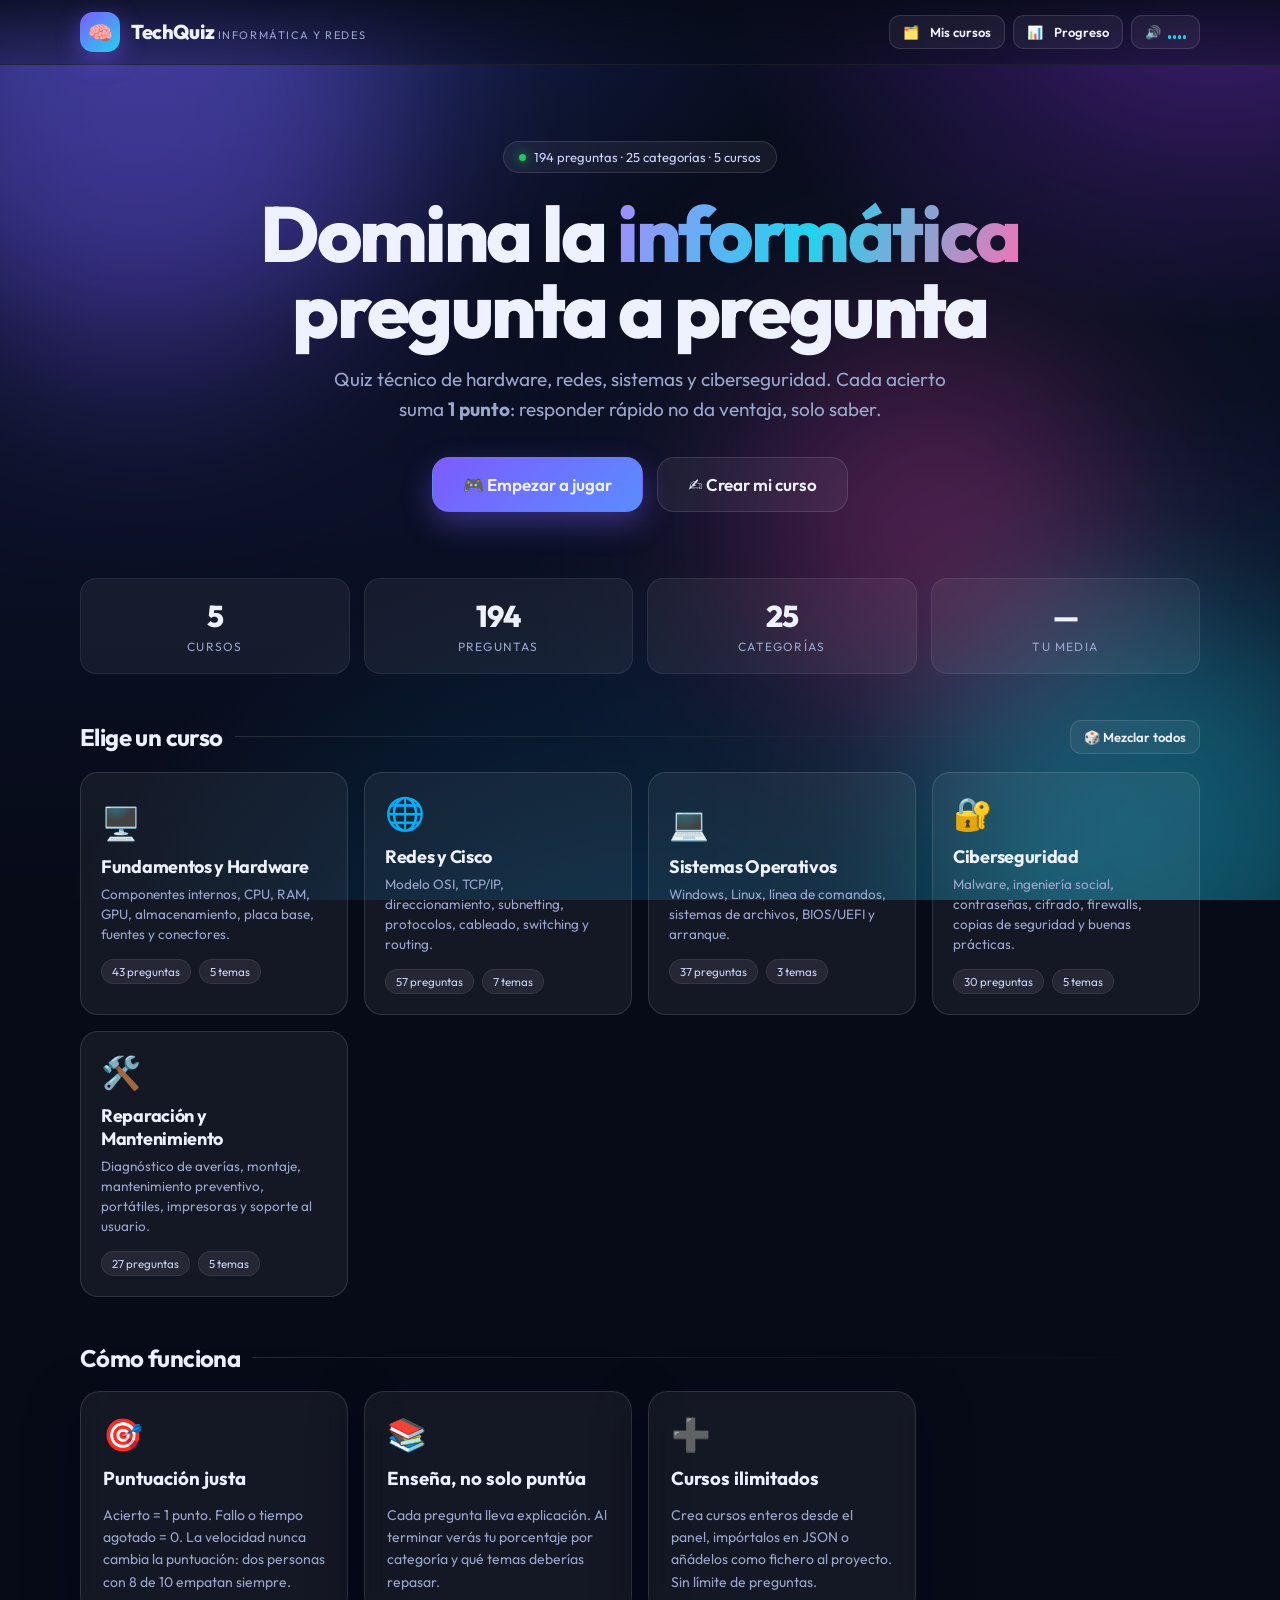
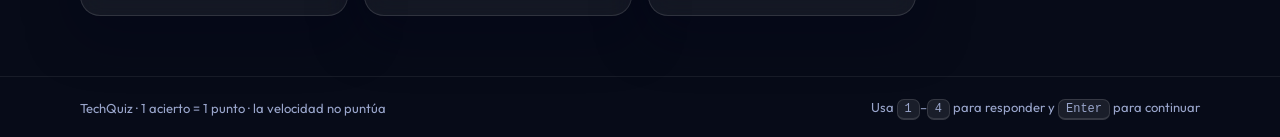
==== index.html @ f50ce9a0 "Crea TechQuiz: quiz técnico con música, cursos ampliables y modos práctica/juego/examen Aplicación w" ====
<!DOCTYPE html>
<html lang="es">
<head>
<meta charset="utf-8">
<meta name="viewport" content="width=device-width, initial-scale=1, viewport-fit=cover">
<title>TechQuiz — Fundamentos de Informática y Redes</title>
<meta name="description" content="Quiz técnico de informática, hardware, redes y ciberseguridad. Practica, examínate y crea tus propios cursos de preguntas.">
<meta name="theme-color" content="#070b18">
<link rel="icon" href="data:image/svg+xml,<svg xmlns='http://www.w3.org/2000/svg' viewBox='0 0 100 100'><text y='.9em' font-size='90'>🧠</text></svg>">
<link rel="preconnect" href="https://fonts.googleapis.com">
<link rel="preconnect" href="https://fonts.gstatic.com" crossorigin>
<link href="https://fonts.googleapis.com/css2?family=Outfit:wght@400;500;600;700;800&display=swap" rel="stylesheet">
<link rel="stylesheet" href="assets/css/style.css">
</head>
<body>

<div class="aurora"><i class="blob b1"></i><i class="blob b2"></i><i class="blob b3"></i></div>
<div class="grid-lines"></div>

<div class="app">

  <!-- ===================== BARRA SUPERIOR ===================== -->
  <header class="topbar">
    <div class="wrap topbar-in" style="position:relative">
      <button class="brand" data-go="home">
        <span class="brand-logo">🧠</span>
        <span>
          <span class="brand-name">TechQuiz</span>
          <span class="brand-sub">Informática y Redes</span>
        </span>
      </button>

      <nav class="top-actions">
        <button class="btn btn-sm" data-go="editor" title="Mis cursos">🗂️<span class="lbl">Mis cursos</span></button>
        <button class="btn btn-sm" data-go="historial" title="Tu progreso">📊<span class="lbl">Progreso</span></button>
        <button class="btn btn-sm" id="btnAudio" title="Sonido y música">
          <span id="eqIcon">🔊</span><span class="eq" id="eq"><i></i><i></i><i></i><i></i></span>
        </button>
      </nav>

      <!-- Panel de sonido -->
      <div class="audio-panel" id="audioPanel">
        <h4>🎵 Sonido</h4>
        <div class="switch">Música de fondo <span class="sw" id="swMusic"></span></div>
        <div class="audio-row">
          <label>Volumen música <b id="lblMusic">55%</b></label>
          <input type="range" id="volMusic" min="0" max="100" value="55">
        </div>
        <div class="switch">Efectos de sonido <span class="sw" id="swSfx"></span></div>
        <div class="audio-row">
          <label>Volumen efectos <b id="lblSfx">70%</b></label>
          <input type="range" id="volSfx" min="0" max="100" value="70">
        </div>
        <p class="muted" style="font-size:11.5px;margin:6px 0 0;line-height:1.5">
          La música se genera en tiempo real en tu navegador: no se descarga ningún archivo.
        </p>
      </div>
    </div>
  </header>

  <main>

    <!-- ========================= INICIO ========================= -->
    <section class="screen active" id="scr-home">
      <div class="wrap">

        <div class="hero">
          <div class="hero-badge"><span class="dot"></span> <span id="badgeStats">Banco de preguntas cargado</span></div>
          <h1>Domina la <span class="grad">informática</span><br>pregunta a pregunta</h1>
          <p>Quiz técnico de hardware, redes, sistemas y ciberseguridad. Cada acierto suma <b>1 punto</b>: responder rápido no da ventaja, solo saber.</p>
          <div class="hero-cta">
            <button class="btn btn-primary btn-lg" id="btnJugar">🎮 Empezar a jugar</button>
            <button class="btn btn-lg" data-go="editor">✍️ Crear mi curso</button>
          </div>
        </div>

        <div class="stats-row">
          <div class="stat"><b id="stCursos">0</b><span>Cursos</span></div>
          <div class="stat"><b id="stPreguntas">0</b><span>Preguntas</span></div>
          <div class="stat"><b id="stCategorias">0</b><span>Categorías</span></div>
          <div class="stat"><b id="stMedia">—</b><span>Tu media</span></div>
        </div>

        <div class="section-title"><h2>Elige un curso</h2><span class="line"></span>
          <button class="btn btn-sm" id="btnTodos">🎲 Mezclar todos</button>
        </div>
        <div class="courses" id="courseGrid"></div>

        <div class="section-title"><h2>Cómo funciona</h2><span class="line"></span></div>
        <div class="courses">
          <div class="card">
            <span class="course-emoji">🎯</span>
            <h3 style="margin:0 0 6px">Puntuación justa</h3>
            <p class="muted mb-0" style="font-size:14px;line-height:1.6">Acierto = 1 punto. Fallo o tiempo agotado = 0. La velocidad nunca cambia la puntuación: dos personas con 8 de 10 empatan siempre.</p>
          </div>
          <div class="card">
            <span class="course-emoji">📚</span>
            <h3 style="margin:0 0 6px">Enseña, no solo puntúa</h3>
            <p class="muted mb-0" style="font-size:14px;line-height:1.6">Cada pregunta lleva explicación. Al terminar verás tu porcentaje por categoría y qué temas deberías repasar.</p>
          </div>
          <div class="card">
            <span class="course-emoji">➕</span>
            <h3 style="margin:0 0 6px">Cursos ilimitados</h3>
            <p class="muted mb-0" style="font-size:14px;line-height:1.6">Crea cursos enteros desde el panel, impórtalos en JSON o añádelos como fichero al proyecto. Sin límite de preguntas.</p>
          </div>
        </div>

      </div>
    </section>

    <!-- ====================== CONFIGURACIÓN ====================== -->
    <section class="screen" id="scr-setup">
      <div class="wrap">
        <div class="row spread mb-16">
          <div>
            <h2 style="margin:0;letter-spacing:-.8px" id="setupTitle">Configura tu partida</h2>
            <p class="muted" style="margin:6px 0 0" id="setupSub">Elige temas, dificultad y modo de juego.</p>
          </div>
          <button class="btn btn-sm" data-go="home">← Volver</button>
        </div>

        <div class="setup-grid">
          <div class="card card-pad-lg">

            <div class="field">
              <label>Cursos incluidos</label>
              <div class="pills" id="pillCursos"></div>
            </div>

            <div class="field">
              <label>Categorías <span class="muted" style="text-transform:none;letter-spacing:0">(ninguna seleccionada = todas)</span></label>
              <div class="pills" id="pillCats"></div>
            </div>

            <div class="field">
              <label>Dificultad</label>
              <div class="pills" id="pillDifs"></div>
            </div>

            <div class="field">
              <label>Número de preguntas</label>
              <div class="range-row">
                <input type="range" id="rngNum" min="5" max="100" step="5" value="20">
                <span class="range-val" id="lblNum">20</span>
              </div>
            </div>

            <div class="field mb-0">
              <label>Tiempo por pregunta</label>
              <div class="range-row">
                <input type="range" id="rngTime" min="0" max="120" step="5" value="20">
                <span class="range-val" id="lblTime">20 s</span>
              </div>
              <p class="muted" style="font-size:12.5px;margin:8px 0 0">0 segundos = sin límite de tiempo. El tiempo solo evita que se busquen las respuestas; no da puntos extra.</p>
            </div>

          </div>

          <div>
            <div class="card mb-16">
              <label style="display:block;font-size:13px;text-transform:uppercase;letter-spacing:.12em;color:var(--muted);margin-bottom:10px">Modo de juego</label>
              <div class="mode-list" id="modeList">
                <label class="mode on">
                  <input type="radio" name="modo" value="practica" checked>
                  <span class="ico">📖</span>
                  <span><b>Práctica</b><small>Te dice si aciertas y explica cada pregunta al instante. Ideal para estudiar.</small></span>
                </label>
                <label class="mode">
                  <input type="radio" name="modo" value="juego">
                  <span class="ico">🎮</span>
                  <span><b>Juego</b><small>Ritmo rápido con música, racha y marcador. Feedback breve entre preguntas.</small></span>
                </label>
                <label class="mode">
                  <input type="radio" name="modo" value="examen">
                  <span class="ico">📝</span>
                  <span><b>Examen</b><small>Sin correcciones durante la prueba. Resultado, porcentaje y fallos al terminar.</small></span>
                </label>
              </div>

              <div class="field mt-16 mb-0 hidden" id="fieldAprobado">
                <label>Nota mínima para aprobar</label>
                <div class="range-row">
                  <input type="range" id="rngPass" min="30" max="100" step="5" value="70">
                  <span class="range-val" id="lblPass">70%</span>
                </div>
              </div>
            </div>

            <div class="card">
              <label style="display:block;font-size:13px;text-transform:uppercase;letter-spacing:.12em;color:var(--muted);margin-bottom:12px">Resumen</label>
              <div class="summary-line"><span>Preguntas disponibles</span><b id="sumPool">0</b></div>
              <div class="summary-line"><span>Preguntas de la prueba</span><b id="sumNum">20</b></div>
              <div class="summary-line"><span>Puntuación máxima</span><b id="sumMax">20 pts</b></div>
              <div class="summary-line"><span>Duración estimada</span><b id="sumDur">~7 min</b></div>
              <button class="btn btn-primary btn-lg mt-16" id="btnStart" style="width:100%">▶ Comenzar</button>
              <p class="muted center" style="font-size:12px;margin:10px 0 0">1 acierto = 1 punto · la rapidez no puntúa</p>
            </div>
          </div>
        </div>
      </div>
    </section>

    <!-- ========================= PARTIDA ========================= -->
    <section class="screen" id="scr-play">
      <div class="wrap">
        <div class="play-head">
          <button class="btn btn-sm btn-ghost" id="btnAbandonar">✕ Salir</button>
          <span class="qcount">Pregunta <b id="qNow">1</b> / <span id="qTotal">20</span></span>
          <div class="play-score">
            <span class="score-pill streak hidden" id="pillStreak">🔥 <span id="streakN">0</span></span>
            <span class="score-pill"><small>Puntos</small><span id="scoreN">0</span></span>
          </div>
        </div>

        <div class="progress"><i id="progBar" style="width:0%"></i></div>

        <div class="q-area" id="qArea">
          <div class="timer" id="timer">
            <svg viewBox="0 0 120 120">
              <circle class="bgc" cx="60" cy="60" r="52"></circle>
              <circle class="fgc" id="timerArc" cx="60" cy="60" r="52"
                      stroke-dasharray="326.7" stroke-dashoffset="0"></circle>
            </svg>
            <div class="num" id="timerNum">20</div>
          </div>
          <div>
            <div class="q-cat">
              <span class="chip" id="qCat">Redes</span>
              <span class="chip" id="qDif">Básico</span>
              <span class="chip" id="qCurso">Curso</span>
            </div>
            <h2 class="q-text" id="qText">Cargando…</h2>
          </div>
        </div>

        <div class="answers" id="answers"></div>

        <div class="feedback" id="feedback">
          <h4 id="fbTitle">✅ Correcto</h4>
          <p id="fbText"></p>
          <div class="next-row">
            <button class="btn btn-primary" id="btnNext">Siguiente →</button>
          </div>
        </div>
      </div>
    </section>

    <!-- ======================== RESULTADOS ======================== -->
    <section class="screen" id="scr-result">
      <div class="wrap">
        <div class="card card-pad-lg">
          <div class="result-top">
            <p class="muted" style="margin:0 0 4px;letter-spacing:.14em;text-transform:uppercase;font-size:12px">Resultado</p>
            <h2 style="margin:0 0 20px;font-size:28px;letter-spacing:-.8px" id="resTitle">Fundamentos de Redes</h2>
            <div class="result-ring">
              <svg viewBox="0 0 200 200">
                <defs>
                  <linearGradient id="gradring" x1="0%" y1="0%" x2="100%" y2="100%">
                    <stop offset="0%" stop-color="#7c5cff"></stop>
                    <stop offset="100%" stop-color="#22d3ee"></stop>
                  </linearGradient>
                </defs>
                <circle class="bgc" cx="100" cy="100" r="86"></circle>
                <circle class="fgc" id="resArc" cx="100" cy="100" r="86"
                        stroke-dasharray="540.4" stroke-dashoffset="540.4"></circle>
              </svg>
              <div class="mid">
                <div class="pct" id="resPct">0%</div>
                <div class="frac" id="resFrac">0 / 0 correctas</div>
              </div>
            </div>
            <div id="resVerdict"></div>
          </div>

          <div class="section-title" style="margin-top:10px"><h2 style="font-size:19px">Por categoría</h2><span class="line"></span></div>
          <div class="bars" id="resBars"></div>

          <div id="resAdvice" class="mt-24"></div>

          <div class="section-title"><h2 style="font-size:19px">Repaso de preguntas</h2><span class="line"></span>
            <button class="btn btn-sm" id="btnToggleRev">Ver falladas</button>
          </div>
          <div class="review" id="resReview"></div>

          <div class="results-actions">
            <button class="btn btn-primary btn-lg" id="btnRepetir">🔁 Repetir</button>
            <button class="btn btn-lg" id="btnFallos">🎯 Repasar solo fallos</button>
            <button class="btn btn-lg" data-go="home">🏠 Inicio</button>
          </div>
        </div>
      </div>
    </section>

    <!-- ========================== EDITOR ========================== -->
    <section class="screen" id="scr-editor">
      <div class="wrap">
        <div class="row spread mb-16">
          <div>
            <h2 style="margin:0;letter-spacing:-.8px">🗂️ Mis cursos</h2>
            <p class="muted" style="margin:6px 0 0">Crea cursos completos, añade todas las preguntas que quieras, impórtalos y expórtalos.</p>
          </div>
          <button class="btn btn-sm" data-go="home">← Volver</button>
        </div>

        <div class="ed-toolbar">
          <button class="btn btn-primary btn-sm" id="edNuevoCurso">➕ Nuevo curso</button>
          <button class="btn btn-sm" id="edImportar">📥 Importar JSON</button>
          <button class="btn btn-sm" id="edExportar">📤 Exportar curso</button>
          <button class="btn btn-sm" id="edDuplicar">📋 Duplicar curso</button>
          <button class="btn btn-sm btn-danger" id="edBorrarCurso">🗑️ Borrar curso</button>
        </div>

        <div class="card mb-16">
          <div class="two-col">
            <div>
              <label style="display:block;font-size:13px;color:var(--muted);margin-bottom:8px">Curso seleccionado</label>
              <select id="edCursoSel"></select>
            </div>
            <div>
              <label style="display:block;font-size:13px;color:var(--muted);margin-bottom:8px">Acciones rápidas</label>
              <div class="row">
                <button class="btn btn-sm" id="edJugarCurso">▶ Jugar este curso</button>
                <button class="btn btn-sm" id="edGuardarCurso">💾 Guardar cambios</button>
              </div>
            </div>
          </div>
          <div class="two-col mt-16" id="edMetaBox">
            <div>
              <label style="display:block;font-size:13px;color:var(--muted);margin-bottom:8px">Nombre del curso</label>
              <input type="text" id="edNombre" placeholder="Fundamentos de Redes">
            </div>
            <div>
              <label style="display:block;font-size:13px;color:var(--muted);margin-bottom:8px">Emoji e descripción</label>
              <div class="row" style="flex-wrap:nowrap">
                <input type="text" id="edEmoji" maxlength="4" style="width:70px;text-align:center;font-size:20px" placeholder="📘">
                <input type="text" id="edDesc" placeholder="Breve descripción del curso">
              </div>
            </div>
          </div>
          <p class="muted" style="font-size:12.5px;margin:12px 0 0" id="edAviso"></p>
        </div>

        <div class="editor-grid">
          <div class="card">
            <div class="row spread mb-16">
              <b style="font-size:15px">Preguntas (<span id="edCount">0</span>)</b>
              <button class="btn btn-sm btn-primary" id="edNuevaPregunta">➕</button>
            </div>
            <input type="text" id="edBuscar" placeholder="🔎 Buscar…" class="mb-16">
            <div class="ed-list" id="edList"></div>
          </div>

          <div class="card card-pad-lg" id="edForm">
            <div class="field">
              <label>Enunciado</label>
              <textarea id="fqTexto" placeholder="¿Qué protocolo asigna automáticamente direcciones IP?"></textarea>
            </div>

            <div class="field">
              <label>Respuestas — marca la correcta</label>
              <div id="fqOpciones"></div>
              <div class="row mt-8">
                <button class="btn btn-sm" id="fqAddOpt">➕ Añadir opción</button>
                <button class="btn btn-sm" id="fqDelOpt">➖ Quitar última</button>
              </div>
            </div>

            <div class="two-col">
              <div class="field">
                <label>Categoría</label>
                <input type="text" id="fqCat" list="catList" placeholder="Redes">
                <datalist id="catList"></datalist>
              </div>
              <div class="field">
                <label>Dificultad</label>
                <select id="fqDif">
                  <option value="basico">Básico</option>
                  <option value="medio">Medio</option>
                  <option value="avanzado">Avanzado</option>
                </select>
              </div>
            </div>

            <div class="field">
              <label>Explicación (se muestra tras responder)</label>
              <textarea id="fqExp" placeholder="DHCP entrega IP, máscara, puerta de enlace y DNS automáticamente."></textarea>
            </div>

            <div class="row spread">
              <button class="btn btn-danger btn-sm" id="fqBorrar">🗑️ Borrar pregunta</button>
              <div class="row">
                <button class="btn btn-sm" id="fqNueva">Limpiar</button>
                <button class="btn btn-primary" id="fqGuardar">💾 Guardar pregunta</button>
              </div>
            </div>
          </div>
        </div>

        <!-- Zona de importación -->
        <div class="card mt-16 hidden" id="edImportBox">
          <div class="row spread mb-16">
            <b>📥 Importar curso desde JSON</b>
            <button class="btn btn-sm" id="edImportCerrar">✕</button>
          </div>
          <p class="muted" style="font-size:13.5px;margin:0 0 12px;line-height:1.6">
            Pega el JSON de un curso (o un array de cursos) y pulsa importar. También puedes seleccionar un archivo .json.
            Formato de cada pregunta: <span class="kbd">{"q":"…","o":["A","B","C","D"],"r":1,"d":"basico","c":"Redes","e":"…"}</span>
          </p>
          <input type="file" id="edFile" accept=".json,application/json" class="mb-16">
          <textarea id="edJson" rows="9" placeholder='{"nombre":"Mi curso","emoji":"📘","preguntas":[{"q":"…","o":["A","B","C","D"],"r":0,"d":"basico","c":"Tema","e":"…"}]}'></textarea>
          <div class="row mt-16">
            <button class="btn btn-primary" id="edImportOk">Importar</button>
            <button class="btn" id="edPlantilla">Ver plantilla de ejemplo</button>
          </div>
        </div>
      </div>
    </section>

    <!-- ========================= HISTORIAL ========================= -->
    <section class="screen" id="scr-historial">
      <div class="wrap">
        <div class="row spread mb-16">
          <div>
            <h2 style="margin:0;letter-spacing:-.8px">📊 Tu progreso</h2>
            <p class="muted" style="margin:6px 0 0">Resultados guardados en este navegador.</p>
          </div>
          <button class="btn btn-sm" data-go="home">← Volver</button>
        </div>

        <div class="stats-row" style="margin-top:0">
          <div class="stat"><b id="hPartidas">0</b><span>Partidas</span></div>
          <div class="stat"><b id="hMedia">0%</b><span>Media global</span></div>
          <div class="stat"><b id="hMejor">0%</b><span>Mejor resultado</span></div>
          <div class="stat"><b id="hTotal">0</b><span>Preguntas respondidas</span></div>
        </div>

        <div class="card mt-24">
          <div class="row spread mb-16">
            <b style="font-size:15px">Últimas partidas</b>
            <button class="btn btn-sm btn-danger" id="hBorrar">🗑️ Borrar historial</button>
          </div>
          <div id="hTabla"></div>
        </div>

        <div class="card mt-16">
          <b style="font-size:15px;display:block;margin-bottom:14px">Dominio por categoría</b>
          <div class="bars" id="hBars"></div>
        </div>
      </div>
    </section>

  </main>

  <footer>
    <div class="wrap row spread">
      <span>TechQuiz · 1 acierto = 1 punto · la velocidad no puntúa</span>
      <span>Usa <span class="kbd">1</span>–<span class="kbd">4</span> para responder y <span class="kbd">Enter</span> para continuar</span>
    </div>
  </footer>
</div>

<div class="toasts" id="toasts"></div>
<div class="confetti" id="confetti"></div>

<script src="assets/js/audio.js"></script>
<script src="assets/js/data.js"></script>
<script src="data/cursos/01-fundamentos-hardware.js"></script>
<script src="data/cursos/02-redes.js"></script>
<script src="data/cursos/03-sistemas.js"></script>
<script src="data/cursos/04-ciberseguridad.js"></script>
<script src="data/cursos/05-reparacion.js"></script>
<script src="assets/js/app.js"></script>
</body>
</html>
---- assets/css/style.css ----
/* ==========================================================================
   TechQuiz — Fundamentos de Informática y Redes
   Hoja de estilos principal
   ========================================================================== */

:root{
  --bg:#070b18;
  --bg-2:#0d1430;
  --card:rgba(255,255,255,.055);
  --card-strong:rgba(255,255,255,.09);
  --border:rgba(255,255,255,.12);
  --border-soft:rgba(255,255,255,.07);
  --text:#eef1ff;
  --muted:#9aa6cc;
  --violet:#7c5cff;
  --violet-2:#a78bfa;
  --cyan:#22d3ee;
  --green:#22c55e;
  --red:#f43f5e;
  --amber:#f59e0b;
  --blue:#3b82f6;
  --radius:20px;
  --radius-sm:12px;
  --shadow:0 18px 50px rgba(3,6,24,.55);
  --font:'Outfit','Segoe UI',system-ui,-apple-system,'Helvetica Neue',Arial,sans-serif;
  --mono:'JetBrains Mono',ui-monospace,SFMono-Regular,Consolas,monospace;
}

*{box-sizing:border-box}
html,body{height:100%}
body{
  margin:0;
  font-family:var(--font);
  color:var(--text);
  background:var(--bg);
  overflow-x:hidden;
  -webkit-font-smoothing:antialiased;
}

/* ---------- Fondo animado (aurora) ---------- */
.aurora{position:fixed;inset:0;z-index:-2;overflow:hidden;background:
  radial-gradient(1200px 700px at 12% -10%, #1b2a6b 0%, transparent 60%),
  radial-gradient(900px 600px at 95% 0%, #3b1d6e 0%, transparent 55%),
  radial-gradient(1000px 800px at 50% 115%, #08304d 0%, transparent 60%),
  linear-gradient(180deg,#070b18 0%,#0a1026 55%,#070b18 100%);}
.blob{position:absolute;border-radius:50%;filter:blur(90px);opacity:.42;mix-blend-mode:screen;animation:float 22s ease-in-out infinite}
.blob.b1{width:520px;height:520px;background:#6d4bff;top:-140px;left:-120px}
.blob.b2{width:460px;height:460px;background:#12b8d8;bottom:-160px;right:-100px;animation-delay:-7s}
.blob.b3{width:380px;height:380px;background:#f0369b;top:38%;left:58%;animation-delay:-13s;opacity:.28}
@keyframes float{
  0%,100%{transform:translate(0,0) scale(1)}
  33%{transform:translate(60px,-40px) scale(1.09)}
  66%{transform:translate(-45px,50px) scale(.94)}
}
.grid-lines{position:fixed;inset:0;z-index:-1;pointer-events:none;opacity:.32;
  background-image:linear-gradient(rgba(255,255,255,.035) 1px,transparent 1px),
                   linear-gradient(90deg,rgba(255,255,255,.035) 1px,transparent 1px);
  background-size:52px 52px;
  mask-image:radial-gradient(circle at 50% 40%,#000 0%,transparent 78%);
  -webkit-mask-image:radial-gradient(circle at 50% 40%,#000 0%,transparent 78%);}

/* ---------- Layout ---------- */
.app{min-height:100vh;display:flex;flex-direction:column}
.wrap{width:min(1120px,calc(100% - 40px));margin:0 auto}
.screen{display:none;animation:fadeUp .45s cubic-bezier(.22,1,.36,1)}
.screen.active{display:block}
@keyframes fadeUp{from{opacity:0;transform:translateY(16px)}to{opacity:1;transform:none}}
main{flex:1;padding:24px 0 60px}

/* ---------- Topbar ---------- */
.topbar{position:sticky;top:0;z-index:50;backdrop-filter:blur(14px);
  background:linear-gradient(180deg,rgba(7,11,24,.82),rgba(7,11,24,.35));
  border-bottom:1px solid var(--border-soft)}
.topbar-in{display:flex;align-items:center;gap:14px;padding:12px 0}
.brand{display:flex;align-items:center;gap:11px;cursor:pointer;user-select:none;border:0;background:none;color:inherit;font-family:inherit;padding:0}
.brand-logo{width:40px;height:40px;border-radius:13px;display:grid;place-items:center;font-size:20px;
  background:linear-gradient(140deg,var(--violet),var(--cyan));box-shadow:0 8px 24px rgba(124,92,255,.45)}
.brand-name{font-weight:800;font-size:20px;letter-spacing:-.4px;line-height:1}
.brand-sub{font-size:11px;color:var(--muted);letter-spacing:.14em;text-transform:uppercase}
.top-actions{margin-left:auto;display:flex;align-items:center;gap:8px;min-width:0}
.top-actions .lbl{margin-left:2px}
#btnAudio{gap:7px}

/* ---------- Botones ---------- */
.btn{font-family:inherit;font-size:15px;font-weight:600;color:var(--text);cursor:pointer;
  border:1px solid var(--border);background:var(--card);padding:11px 18px;border-radius:14px;
  display:inline-flex;align-items:center;justify-content:center;gap:9px;transition:.18s ease;white-space:nowrap}
.btn:hover{background:var(--card-strong);transform:translateY(-2px);border-color:rgba(255,255,255,.22)}
.btn:active{transform:translateY(0)}
.btn-primary{background:linear-gradient(135deg,var(--violet),#5b8cff);border-color:transparent;
  box-shadow:0 12px 30px rgba(124,92,255,.38)}
.btn-primary:hover{box-shadow:0 16px 38px rgba(124,92,255,.5);background:linear-gradient(135deg,#8b6dff,#6f9bff)}
.btn-ghost{background:transparent}
.btn-danger{border-color:rgba(244,63,94,.4);color:#ffc9d3;background:rgba(244,63,94,.12)}
.btn-danger:hover{background:rgba(244,63,94,.2)}
.btn-lg{font-size:17px;padding:16px 30px;border-radius:17px}
.btn-sm{font-size:13px;padding:8px 13px;border-radius:11px}
.btn-icon{width:42px;height:42px;padding:0;border-radius:13px;font-size:17px}
.btn[disabled]{opacity:.45;pointer-events:none}

/* ---------- Tarjetas ---------- */
.card{background:var(--card);border:1px solid var(--border);border-radius:var(--radius);
  padding:22px;box-shadow:var(--shadow);backdrop-filter:blur(12px)}
.card-pad-lg{padding:30px}

/* ---------- Home / Hero ---------- */
.hero{text-align:center;padding:52px 0 26px}
.hero-badge{display:inline-flex;align-items:center;gap:8px;font-size:13px;color:#cdd6ff;
  border:1px solid var(--border);background:var(--card);padding:7px 15px;border-radius:999px;margin-bottom:22px}
.hero-badge .dot{width:7px;height:7px;border-radius:50%;background:var(--green);box-shadow:0 0 12px var(--green);animation:pulse 2s infinite}
@keyframes pulse{50%{opacity:.35}}
.hero h1{font-size:clamp(42px,8vw,78px);line-height:.98;margin:0 0 16px;letter-spacing:-2.6px;font-weight:800}
.grad{background:linear-gradient(110deg,#a78bfa 0%,#22d3ee 48%,#f472b6 100%);
  -webkit-background-clip:text;background-clip:text;color:transparent}
.hero p{color:var(--muted);font-size:clamp(16px,2.2vw,19px);max-width:620px;margin:0 auto 32px;line-height:1.6}
.hero-cta{display:flex;gap:14px;justify-content:center;flex-wrap:wrap}

.stats-row{display:grid;grid-template-columns:repeat(auto-fit,minmax(150px,1fr));gap:14px;margin:40px 0 10px}
.stat{background:var(--card);border:1px solid var(--border-soft);border-radius:16px;padding:18px;text-align:center}
.stat b{display:block;font-size:30px;font-weight:800;letter-spacing:-1px}
.stat span{font-size:12px;color:var(--muted);text-transform:uppercase;letter-spacing:.1em}

.section-title{display:flex;align-items:center;gap:12px;margin:46px 0 18px}
.section-title h2{font-size:24px;margin:0;letter-spacing:-.6px}
.section-title .line{flex:1;height:1px;background:linear-gradient(90deg,var(--border),transparent)}

/* ---------- Grid de cursos ---------- */
.courses{display:grid;grid-template-columns:repeat(auto-fill,minmax(260px,1fr));gap:16px}
.course-card{position:relative;text-align:left;cursor:pointer;border:1px solid var(--border);
  background:var(--card);border-radius:18px;padding:20px;transition:.2s ease;overflow:hidden;color:inherit;font-family:inherit}
.course-card::after{content:'';position:absolute;inset:0;opacity:0;transition:.25s;
  background:radial-gradient(420px 180px at 20% 0%,rgba(124,92,255,.22),transparent 70%)}
.course-card:hover{transform:translateY(-4px);border-color:rgba(167,139,250,.45)}
.course-card:hover::after{opacity:1}
.course-card>*{position:relative;z-index:1}
.course-emoji{font-size:32px;margin-bottom:12px;display:block}
.course-card h3{margin:0 0 6px;font-size:18px;letter-spacing:-.3px}
.course-card p{margin:0 0 14px;color:var(--muted);font-size:13.5px;line-height:1.5;min-height:40px}
.course-meta{display:flex;gap:8px;flex-wrap:wrap}
.chip{font-size:11.5px;padding:4px 10px;border-radius:999px;background:rgba(255,255,255,.07);
  border:1px solid var(--border-soft);color:#c9d2f5}
.chip-own{background:rgba(34,197,94,.14);border-color:rgba(34,197,94,.35);color:#8ff0b5}

/* ---------- Setup ---------- */
.setup-grid{display:grid;grid-template-columns:1.25fr .85fr;gap:20px;align-items:start}
.field{margin-bottom:22px}
.field>label{display:block;font-size:13px;text-transform:uppercase;letter-spacing:.12em;color:var(--muted);margin-bottom:10px}
.pills{display:flex;gap:9px;flex-wrap:wrap}
.pill{cursor:pointer;user-select:none;font-size:14px;padding:9px 15px;border-radius:12px;
  border:1px solid var(--border);background:rgba(255,255,255,.04);transition:.16s;display:inline-flex;align-items:center;gap:7px}
.pill:hover{background:rgba(255,255,255,.09)}
.pill.on{background:linear-gradient(135deg,rgba(124,92,255,.35),rgba(34,211,238,.22));
  border-color:rgba(167,139,250,.6);box-shadow:0 6px 18px rgba(124,92,255,.22)}
.pill input{display:none}
.pill .cnt{font-size:11px;color:var(--muted)}

input[type=text],input[type=number],select,textarea{
  width:100%;font-family:inherit;font-size:15px;color:var(--text);background:rgba(255,255,255,.05);
  border:1px solid var(--border);border-radius:13px;padding:12px 14px;transition:.16s}
input:focus,select:focus,textarea:focus{outline:0;border-color:rgba(167,139,250,.65);background:rgba(255,255,255,.08)}
select option{background:#131a35;color:#fff}
textarea{resize:vertical;min-height:90px;line-height:1.5}
.range-row{display:flex;align-items:center;gap:14px}
input[type=range]{flex:1;accent-color:var(--violet)}
.range-val{min-width:78px;text-align:right;font-weight:700;font-variant-numeric:tabular-nums}

.mode-list{display:flex;flex-direction:column;gap:10px}
.mode{cursor:pointer;display:flex;gap:13px;align-items:flex-start;padding:14px;border-radius:15px;
  border:1px solid var(--border);background:rgba(255,255,255,.035);transition:.16s}
.mode:hover{background:rgba(255,255,255,.07)}
.mode.on{border-color:rgba(167,139,250,.6);background:linear-gradient(135deg,rgba(124,92,255,.22),rgba(34,211,238,.12))}
.mode input{display:none}
.mode .ico{font-size:22px;line-height:1}
.mode b{display:block;font-size:15px;margin-bottom:3px}
.mode small{color:var(--muted);font-size:12.5px;line-height:1.45;display:block}

.summary-line{display:flex;justify-content:space-between;padding:9px 0;border-bottom:1px dashed var(--border-soft);font-size:14px}
.summary-line:last-of-type{border-bottom:0}
.summary-line span{color:var(--muted)}
.summary-line b{font-weight:700}

/* ---------- Pantalla de juego ---------- */
.play-head{display:flex;align-items:center;gap:16px;margin-bottom:22px;flex-wrap:wrap}
.qcount{font-size:14px;color:var(--muted)}
.qcount b{color:var(--text);font-size:17px}
.play-score{margin-left:auto;display:flex;gap:10px;align-items:center}
.score-pill{background:var(--card);border:1px solid var(--border);border-radius:13px;padding:8px 14px;font-weight:700;font-size:15px}
.score-pill small{color:var(--muted);font-weight:500;font-size:12px;margin-right:6px}
.streak{background:linear-gradient(135deg,rgba(245,158,11,.25),rgba(244,63,94,.18));border-color:rgba(245,158,11,.45)}

.progress{height:6px;border-radius:99px;background:rgba(255,255,255,.08);overflow:hidden;margin-bottom:26px}
.progress i{display:block;height:100%;border-radius:99px;background:linear-gradient(90deg,var(--violet),var(--cyan));
  transition:width .4s cubic-bezier(.22,1,.36,1)}

.q-area{display:grid;grid-template-columns:118px 1fr;gap:24px;align-items:center;margin-bottom:26px}
.timer{position:relative;width:118px;height:118px}
.timer svg{transform:rotate(-90deg);width:100%;height:100%}
.timer circle{fill:none;stroke-width:9;stroke-linecap:round}
.timer .bgc{stroke:rgba(255,255,255,.09)}
.timer .fgc{stroke:var(--cyan);transition:stroke-dashoffset 1s linear,stroke .3s}
.timer .num{position:absolute;inset:0;display:grid;place-items:center;font-size:33px;font-weight:800;font-variant-numeric:tabular-nums}
.timer.warn .fgc{stroke:var(--amber)}
.timer.warn .num{color:var(--amber)}
.timer.danger .fgc{stroke:var(--red)}
.timer.danger .num{color:var(--red);animation:beat .6s infinite}
@keyframes beat{50%{transform:scale(1.14)}}
.timer.hidden{display:none}
.q-area.no-timer{grid-template-columns:1fr}

.q-text{font-size:clamp(21px,3.2vw,31px);font-weight:700;line-height:1.28;letter-spacing:-.6px;margin:0}
.q-cat{display:inline-flex;gap:8px;align-items:center;margin-bottom:12px}

.answers{display:grid;grid-template-columns:1fr 1fr;gap:14px}
.ans{position:relative;cursor:pointer;text-align:left;font-family:inherit;font-size:16.5px;font-weight:600;color:#fff;
  border:0;border-radius:17px;padding:20px 20px 20px 62px;min-height:88px;display:flex;align-items:center;
  transition:.16s ease;box-shadow:0 10px 26px rgba(0,0,0,.28);line-height:1.35}
.ans::before{content:attr(data-shape);position:absolute;left:20px;top:50%;transform:translateY(-50%);
  font-size:21px;opacity:.95}
.ans:hover:not(.locked){transform:translateY(-3px) scale(1.012);filter:brightness(1.12)}
.ans.a0{background:linear-gradient(135deg,#e11d48,#be123c)}
.ans.a1{background:linear-gradient(135deg,#2563eb,#1d4ed8)}
.ans.a2{background:linear-gradient(135deg,#d97706,#b45309)}
.ans.a3{background:linear-gradient(135deg,#16a34a,#15803d)}
.ans.locked{cursor:default}
.ans.dim{opacity:.26;filter:grayscale(.65)}
.ans.right{outline:3px solid #86efac;outline-offset:3px;animation:pop .45s ease}
.ans.chosen{outline:3px solid rgba(255,255,255,.85);outline-offset:3px;animation:pop .35s ease}
.ans.wrong{outline:3px solid #fda4af;outline-offset:3px;animation:shake .45s ease}
@keyframes pop{0%{transform:scale(1)}45%{transform:scale(1.05)}100%{transform:scale(1)}}
@keyframes shake{0%,100%{transform:translateX(0)}22%{transform:translateX(-9px)}55%{transform:translateX(9px)}80%{transform:translateX(-4px)}}

/* Feedback */
.feedback{margin-top:20px;border-radius:18px;padding:20px 22px;border:1px solid var(--border);
  background:var(--card);display:none;animation:fadeUp .3s ease}
.feedback.show{display:block}
.feedback.ok{border-color:rgba(34,197,94,.45);background:linear-gradient(135deg,rgba(34,197,94,.16),rgba(34,197,94,.05))}
.feedback.ko{border-color:rgba(244,63,94,.45);background:linear-gradient(135deg,rgba(244,63,94,.16),rgba(244,63,94,.05))}
.feedback h4{margin:0 0 8px;font-size:19px;display:flex;align-items:center;gap:9px}
.feedback p{margin:0;color:#d5dcf7;line-height:1.6;font-size:15px}
.feedback .next-row{margin-top:16px;display:flex;justify-content:flex-end}

/* ---------- Resultados ---------- */
.result-top{text-align:center;padding:16px 0 30px}
.result-ring{width:200px;height:200px;margin:0 auto 20px;position:relative}
.result-ring svg{transform:rotate(-90deg);width:100%;height:100%}
.result-ring circle{fill:none;stroke-width:14;stroke-linecap:round}
.result-ring .bgc{stroke:rgba(255,255,255,.08)}
.result-ring .fgc{stroke:url(#gradring);transition:stroke-dashoffset 1.2s cubic-bezier(.22,1,.36,1)}
.result-ring .mid{position:absolute;inset:0;display:grid;place-content:center;text-align:center}
.result-ring .pct{font-size:44px;font-weight:800;letter-spacing:-2px;line-height:1}
.result-ring .frac{font-size:13px;color:var(--muted);margin-top:4px}
.verdict{display:inline-flex;align-items:center;gap:10px;font-size:18px;font-weight:700;padding:10px 22px;border-radius:999px;
  border:1px solid var(--border);background:var(--card)}
.verdict.pass{border-color:rgba(34,197,94,.5);background:rgba(34,197,94,.14);color:#93f5b9}
.verdict.fail{border-color:rgba(244,63,94,.5);background:rgba(244,63,94,.14);color:#ffb4c1}

.bars{display:flex;flex-direction:column;gap:14px}
.bar-row .bl{display:flex;justify-content:space-between;font-size:14px;margin-bottom:6px}
.bar-row .bl b{font-variant-numeric:tabular-nums}
.bar-track{height:10px;border-radius:99px;background:rgba(255,255,255,.08);overflow:hidden}
.bar-track i{display:block;height:100%;border-radius:99px;background:linear-gradient(90deg,var(--violet),var(--cyan));
  transition:width 1s cubic-bezier(.22,1,.36,1)}
.bar-track i.low{background:linear-gradient(90deg,#f43f5e,#f59e0b)}
.bar-track i.mid{background:linear-gradient(90deg,#f59e0b,#facc15)}

.advice{border-left:3px solid var(--amber);background:rgba(245,158,11,.1);border-radius:0 14px 14px 0;padding:16px 18px}
.advice h4{margin:0 0 10px;font-size:15px;color:#fcd9a0}
.advice ul{margin:0;padding-left:20px;color:#e6ebff;line-height:1.75;font-size:14.5px}

.review{display:flex;flex-direction:column;gap:12px;margin-top:8px}
.rev-item{border:1px solid var(--border-soft);border-radius:15px;padding:16px;background:rgba(255,255,255,.035)}
.rev-item .rq{font-weight:650;margin:0 0 10px;line-height:1.45}
.rev-line{font-size:14px;margin:4px 0;display:flex;gap:8px}
.rev-line .tag{flex:none;width:76px;color:var(--muted);font-size:12.5px;text-transform:uppercase;letter-spacing:.06em;padding-top:2px}
.rev-ok{color:#8ff0b5}
.rev-ko{color:#ffb4c1;text-decoration:line-through;text-decoration-color:rgba(244,63,94,.6)}
.rev-exp{margin-top:10px;font-size:14px;color:#c3cdf0;line-height:1.6;border-top:1px dashed var(--border-soft);padding-top:10px}
.results-actions{display:flex;gap:12px;justify-content:center;flex-wrap:wrap;margin-top:28px}

/* ---------- Editor ---------- */
.editor-grid{display:grid;grid-template-columns:300px 1fr;gap:20px;align-items:start}
.ed-list{display:flex;flex-direction:column;gap:8px;max-height:64vh;overflow:auto;padding-right:6px}
.ed-item{cursor:pointer;border:1px solid var(--border-soft);background:rgba(255,255,255,.035);border-radius:13px;
  padding:11px 13px;font-size:14px;transition:.15s;text-align:left;font-family:inherit;color:inherit;line-height:1.4}
.ed-item:hover{background:rgba(255,255,255,.08)}
.ed-item.on{border-color:rgba(167,139,250,.6);background:rgba(124,92,255,.16)}
.ed-item small{display:block;color:var(--muted);font-size:11.5px;margin-top:3px}
.opt-row{display:flex;align-items:center;gap:10px;margin-bottom:10px}
.opt-row .mark{flex:none;width:38px;height:38px;border-radius:11px;border:1px solid var(--border);
  display:grid;place-items:center;cursor:pointer;font-size:15px;background:rgba(255,255,255,.04);transition:.15s}
.opt-row .mark.on{background:rgba(34,197,94,.25);border-color:rgba(34,197,94,.6)}
.two-col{display:grid;grid-template-columns:1fr 1fr;gap:14px}
.ed-toolbar{display:flex;gap:9px;flex-wrap:wrap;margin-bottom:16px}

/* ---------- Historial ---------- */
.table{width:100%;border-collapse:collapse;font-size:14.5px}
.table th{text-align:left;font-size:12px;text-transform:uppercase;letter-spacing:.1em;color:var(--muted);
  padding:10px 12px;border-bottom:1px solid var(--border)}
.table td{padding:12px;border-bottom:1px solid var(--border-soft)}
.table tr:last-child td{border-bottom:0}
.badge{font-size:12px;padding:3px 9px;border-radius:999px;font-weight:600}
.badge.ok{background:rgba(34,197,94,.16);color:#8ff0b5}
.badge.ko{background:rgba(244,63,94,.16);color:#ffb4c1}

/* ---------- Audio / control de sonido ---------- */
.audio-panel{position:absolute;right:0;top:54px;width:262px;background:rgba(13,20,48,.97);border:1px solid var(--border);
  border-radius:17px;padding:17px;box-shadow:var(--shadow);display:none;z-index:60;backdrop-filter:blur(16px)}
.audio-panel.show{display:block;animation:fadeUp .22s ease}
.audio-panel h4{margin:0 0 14px;font-size:14px;letter-spacing:.06em;text-transform:uppercase;color:var(--muted)}
.audio-row{margin-bottom:14px}
.audio-row label{display:flex;justify-content:space-between;font-size:13px;margin-bottom:7px}
.audio-row label b{color:var(--muted);font-weight:600;font-variant-numeric:tabular-nums}
.switch{display:flex;align-items:center;justify-content:space-between;font-size:14px;padding:8px 0}
.sw{position:relative;width:44px;height:25px;border-radius:99px;background:rgba(255,255,255,.14);cursor:pointer;transition:.2s;flex:none}
.sw::after{content:'';position:absolute;top:3px;left:3px;width:19px;height:19px;border-radius:50%;background:#fff;transition:.2s}
.sw.on{background:linear-gradient(135deg,var(--violet),var(--cyan))}
.sw.on::after{transform:translateX(19px)}
.eq{display:inline-flex;gap:2px;align-items:flex-end;height:14px}
.eq i{width:3px;background:var(--cyan);border-radius:2px;height:4px;animation:eqb .9s ease-in-out infinite}
.eq i:nth-child(2){animation-delay:.15s}.eq i:nth-child(3){animation-delay:.3s}.eq i:nth-child(4){animation-delay:.45s}
.eq.off i{animation:none;height:3px;background:var(--muted)}
@keyframes eqb{0%,100%{height:4px}50%{height:14px}}

/* ---------- Toast ---------- */
.toasts{position:fixed;bottom:22px;left:50%;transform:translateX(-50%);display:flex;flex-direction:column;gap:10px;z-index:200;align-items:center}
.toast{background:rgba(13,20,48,.97);border:1px solid var(--border);border-radius:14px;padding:12px 20px;
  font-size:14.5px;box-shadow:var(--shadow);animation:fadeUp .25s ease;backdrop-filter:blur(10px)}
.toast.ok{border-color:rgba(34,197,94,.5)}
.toast.ko{border-color:rgba(244,63,94,.5)}

/* ---------- Confeti ---------- */
.confetti{position:fixed;inset:0;pointer-events:none;z-index:150;overflow:hidden}
.confetti i{position:absolute;width:9px;height:14px;opacity:.95;animation:fall linear forwards}
@keyframes fall{to{transform:translateY(110vh) rotate(760deg);opacity:0}}

/* ---------- Varios ---------- */
.muted{color:var(--muted)}
.center{text-align:center}
.row{display:flex;gap:12px;align-items:center;flex-wrap:wrap}
.spread{justify-content:space-between}
.mt-0{margin-top:0}.mt-8{margin-top:8px}.mt-16{margin-top:16px}.mt-24{margin-top:24px}.mt-32{margin-top:32px}
.mb-0{margin-bottom:0}.mb-16{margin-bottom:16px}
.empty{text-align:center;padding:44px 20px;color:var(--muted)}
.empty .big{font-size:42px;margin-bottom:12px}
.kbd{font-family:var(--mono);font-size:12px;background:rgba(255,255,255,.08);border:1px solid var(--border);
  border-bottom-width:2px;border-radius:7px;padding:2px 7px}
footer{border-top:1px solid var(--border-soft);padding:22px 0;color:var(--muted);font-size:13px}
.hidden{display:none !important}

/* Scrollbar */
::-webkit-scrollbar{width:10px;height:10px}
::-webkit-scrollbar-track{background:transparent}
::-webkit-scrollbar-thumb{background:rgba(255,255,255,.13);border-radius:9px;border:2px solid transparent;background-clip:padding-box}
::-webkit-scrollbar-thumb:hover{background:rgba(255,255,255,.22);background-clip:padding-box}

/* ---------- Responsive ---------- */
@media (max-width:900px){
  .setup-grid,.editor-grid{grid-template-columns:1fr}
  .ed-list{max-height:280px}
}
@media (max-width:640px){
  .wrap{width:calc(100% - 28px)}
  .top-actions .lbl{display:none}
  #btnAudio .eq{display:none}
  .top-actions .btn{padding:9px 12px;font-size:15px;gap:0}
  .topbar-in{gap:8px}
  .brand-logo{width:36px;height:36px;font-size:18px}
  .brand-name{font-size:18px}
  .hero-cta .btn{width:100%}
  .answers{grid-template-columns:1fr}
  .ans{min-height:70px;font-size:15.5px;padding:15px 15px 15px 54px}
  .q-area{grid-template-columns:1fr;gap:14px}
  .timer{width:84px;height:84px}
  .timer .num{font-size:25px}
  .two-col{grid-template-columns:1fr}
  .brand-sub{display:none}
  .hero{padding:32px 0 18px}
  .audio-panel{width:calc(100vw - 32px);right:-6px}
}
@media (prefers-reduced-motion:reduce){
  *{animation-duration:.001ms !important;transition-duration:.01ms !important}
}
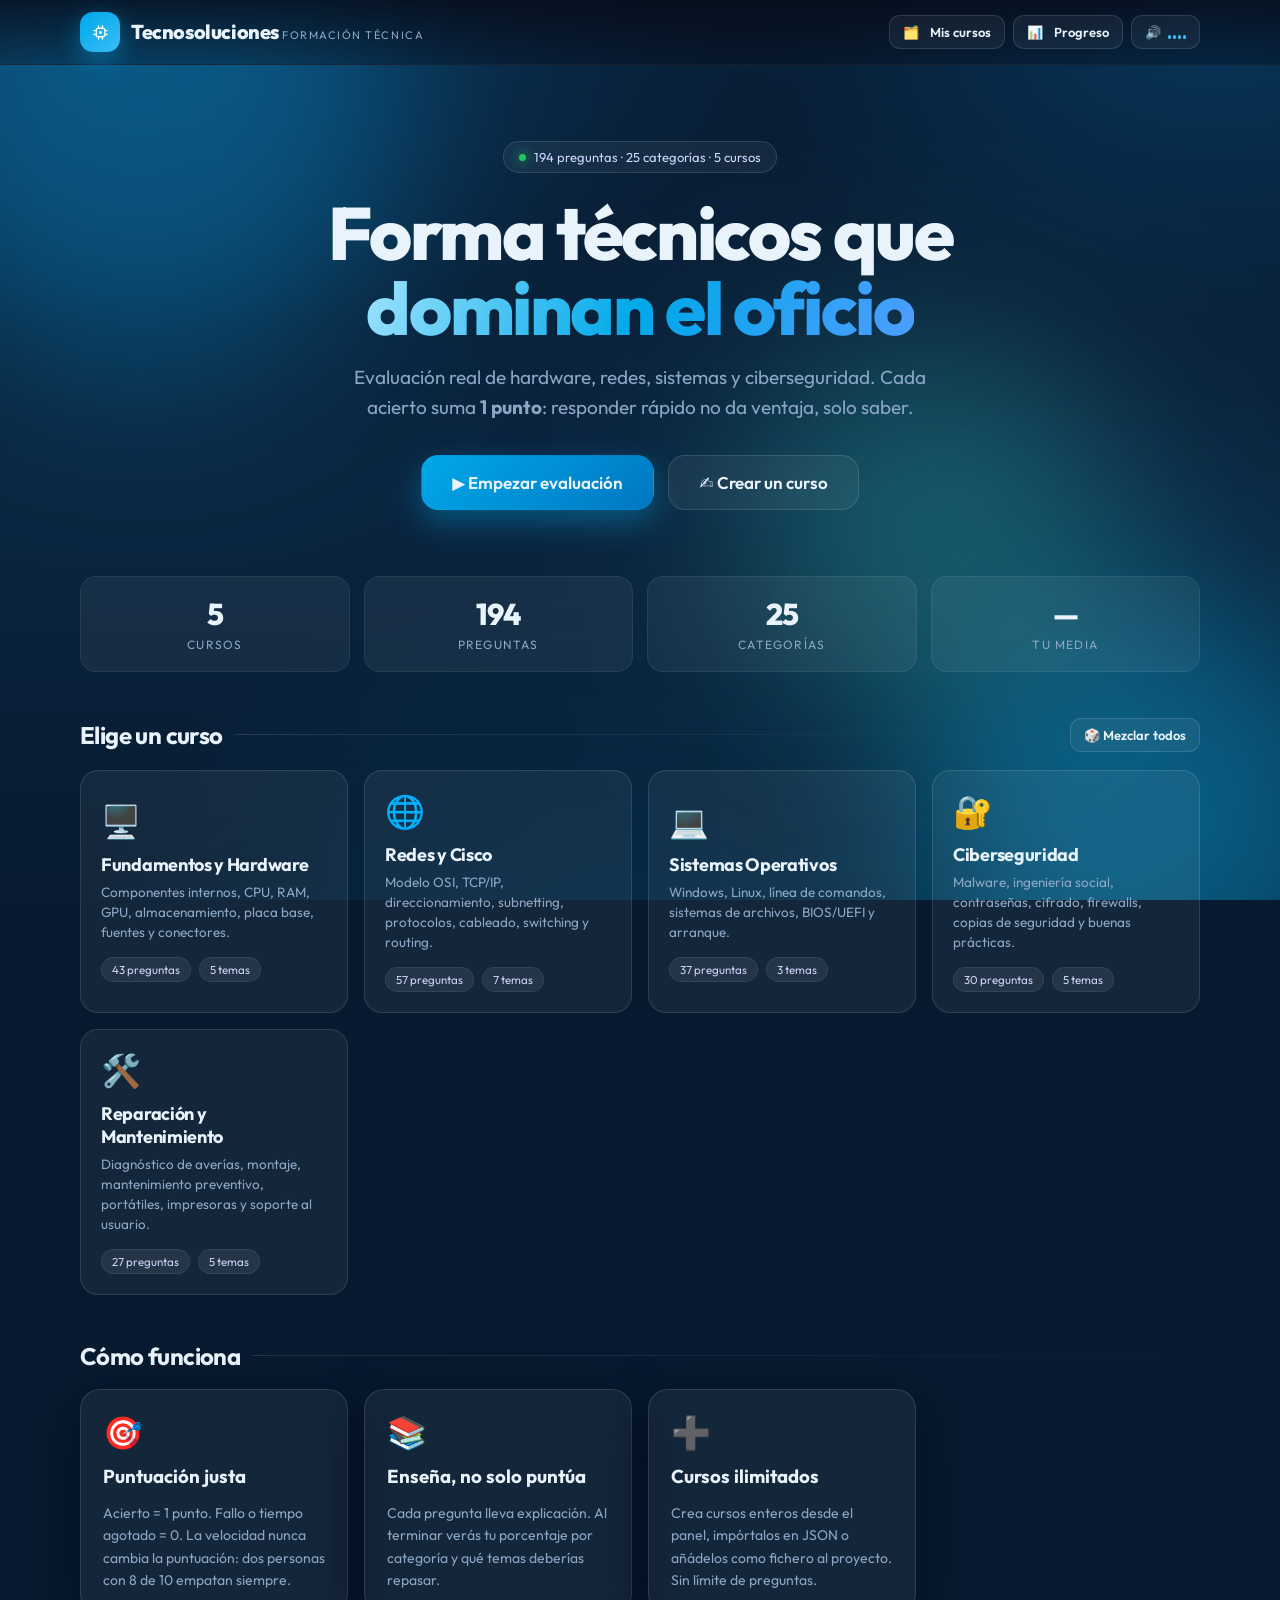
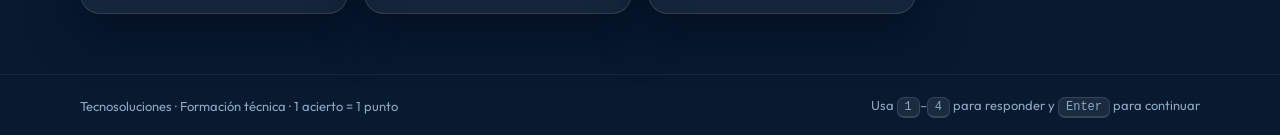
==== commit 21dd05d9: "Añade versión de marca Tecnosoluciones con identidad configurable La identidad visual pasa a vivir e" ====
--- a/index.html
+++ b/index.html
@@ -3,14 +3,15 @@
 <head>
 <meta charset="utf-8">
 <meta name="viewport" content="width=device-width, initial-scale=1, viewport-fit=cover">
-<title>TechQuiz — Fundamentos de Informática y Redes</title>
-<meta name="description" content="Quiz técnico de informática, hardware, redes y ciberseguridad. Practica, examínate y crea tus propios cursos de preguntas.">
-<meta name="theme-color" content="#070b18">
+<title>Tecnosoluciones Formación</title>
+<meta name="description" content="Formación y evaluación técnica en informática, hardware, redes y ciberseguridad.">
+<meta name="theme-color" content="#071a2f">
 <link rel="icon" href="data:image/svg+xml,<svg xmlns='http://www.w3.org/2000/svg' viewBox='0 0 100 100'><text y='.9em' font-size='90'>🧠</text></svg>">
 <link rel="preconnect" href="https://fonts.googleapis.com">
 <link rel="preconnect" href="https://fonts.gstatic.com" crossorigin>
 <link href="https://fonts.googleapis.com/css2?family=Outfit:wght@400;500;600;700;800&display=swap" rel="stylesheet">
 <link rel="stylesheet" href="assets/css/style.css">
+<script src="assets/js/brand.js"></script>
 </head>
 <body>
 
@@ -23,10 +24,10 @@
   <header class="topbar">
     <div class="wrap topbar-in" style="position:relative">
       <button class="brand" data-go="home">
-        <span class="brand-logo">🧠</span>
+        <span class="brand-logo"></span>
         <span>
-          <span class="brand-name">TechQuiz</span>
-          <span class="brand-sub">Informática y Redes</span>
+          <span class="brand-name">Tecnosoluciones</span>
+          <span class="brand-sub">Formación Técnica</span>
         </span>
       </button>
 
@@ -66,11 +67,11 @@
 
         <div class="hero">
           <div class="hero-badge"><span class="dot"></span> <span id="badgeStats">Banco de preguntas cargado</span></div>
-          <h1>Domina la <span class="grad">informática</span><br>pregunta a pregunta</h1>
-          <p>Quiz técnico de hardware, redes, sistemas y ciberseguridad. Cada acierto suma <b>1 punto</b>: responder rápido no da ventaja, solo saber.</p>
+          <h1 id="heroTitulo">Forma técnicos que <span class="grad">dominan el oficio</span></h1>
+          <p id="heroTexto">Evaluación real de hardware, redes, sistemas y ciberseguridad. Cada acierto suma <b>1 punto</b>: responder rápido no da ventaja, solo saber.</p>
           <div class="hero-cta">
-            <button class="btn btn-primary btn-lg" id="btnJugar">🎮 Empezar a jugar</button>
-            <button class="btn btn-lg" data-go="editor">✍️ Crear mi curso</button>
+            <button class="btn btn-primary btn-lg" id="btnJugar">▶ Empezar evaluación</button>
+            <button class="btn btn-lg" data-go="editor" id="btnCrearCurso">✍️ Crear un curso</button>
           </div>
         </div>
 
@@ -453,7 +454,7 @@
 
   <footer>
     <div class="wrap row spread">
-      <span>TechQuiz · 1 acierto = 1 punto · la velocidad no puntúa</span>
+      <span id="pieMarca">Tecnosoluciones · Formación técnica · 1 acierto = 1 punto</span>
       <span>Usa <span class="kbd">1</span>–<span class="kbd">4</span> para responder y <span class="kbd">Enter</span> para continuar</span>
     </div>
   </footer>
--- a/assets/css/style.css
+++ b/assets/css/style.css
@@ -12,9 +12,18 @@
   --border-soft:rgba(255,255,255,.07);
   --text:#eef1ff;
   --muted:#9aa6cc;
-  --violet:#7c5cff;
-  --violet-2:#a78bfa;
-  --cyan:#22d3ee;
+  --brand:#7c5cff;
+  --brand-soft:#a78bfa;
+  --brand-2:#22d3ee;
+  --brand-3:#5b8cff;          /* segundo tono del degradado de botones */
+  --brand-hi:#8b6dff;         /* hover del botón principal */
+  --brand-hi-2:#6f9bff;
+  --glow:124,92,255;          /* canal RGB para sombras y realces */
+  --glow-2:34,211,238;
+  --glow-soft:167,139,250;
+  --grad-title:linear-gradient(110deg,#a78bfa 0%,#22d3ee 48%,#f472b6 100%);
+  --aurora-1:#1b2a6b; --aurora-2:#3b1d6e; --aurora-3:#08304d;
+  --blob-1:#6d4bff; --blob-2:#12b8d8; --blob-3:#f0369b;
   --green:#22c55e;
   --red:#f43f5e;
   --amber:#f59e0b;
@@ -39,14 +48,14 @@
 
 /* ---------- Fondo animado (aurora) ---------- */
 .aurora{position:fixed;inset:0;z-index:-2;overflow:hidden;background:
-  radial-gradient(1200px 700px at 12% -10%, #1b2a6b 0%, transparent 60%),
-  radial-gradient(900px 600px at 95% 0%, #3b1d6e 0%, transparent 55%),
-  radial-gradient(1000px 800px at 50% 115%, #08304d 0%, transparent 60%),
-  linear-gradient(180deg,#070b18 0%,#0a1026 55%,#070b18 100%);}
+  radial-gradient(1200px 700px at 12% -10%, var(--aurora-1) 0%, transparent 60%),
+  radial-gradient(900px 600px at 95% 0%, var(--aurora-2) 0%, transparent 55%),
+  radial-gradient(1000px 800px at 50% 115%, var(--aurora-3) 0%, transparent 60%),
+  linear-gradient(180deg,var(--bg) 0%,var(--bg-2) 55%,var(--bg) 100%);}
 .blob{position:absolute;border-radius:50%;filter:blur(90px);opacity:.42;mix-blend-mode:screen;animation:float 22s ease-in-out infinite}
-.blob.b1{width:520px;height:520px;background:#6d4bff;top:-140px;left:-120px}
-.blob.b2{width:460px;height:460px;background:#12b8d8;bottom:-160px;right:-100px;animation-delay:-7s}
-.blob.b3{width:380px;height:380px;background:#f0369b;top:38%;left:58%;animation-delay:-13s;opacity:.28}
+.blob.b1{width:520px;height:520px;background:var(--blob-1);top:-140px;left:-120px}
+.blob.b2{width:460px;height:460px;background:var(--blob-2);bottom:-160px;right:-100px;animation-delay:-7s}
+.blob.b3{width:380px;height:380px;background:var(--blob-3);top:38%;left:58%;animation-delay:-13s;opacity:.28}
 @keyframes float{
   0%,100%{transform:translate(0,0) scale(1)}
   33%{transform:translate(60px,-40px) scale(1.09)}
@@ -74,7 +83,7 @@
 .topbar-in{display:flex;align-items:center;gap:14px;padding:12px 0}
 .brand{display:flex;align-items:center;gap:11px;cursor:pointer;user-select:none;border:0;background:none;color:inherit;font-family:inherit;padding:0}
 .brand-logo{width:40px;height:40px;border-radius:13px;display:grid;place-items:center;font-size:20px;
-  background:linear-gradient(140deg,var(--violet),var(--cyan));box-shadow:0 8px 24px rgba(124,92,255,.45)}
+  background:linear-gradient(140deg,var(--brand),var(--brand-2));box-shadow:0 8px 24px rgba(var(--glow),.45)}
 .brand-name{font-weight:800;font-size:20px;letter-spacing:-.4px;line-height:1}
 .brand-sub{font-size:11px;color:var(--muted);letter-spacing:.14em;text-transform:uppercase}
 .top-actions{margin-left:auto;display:flex;align-items:center;gap:8px;min-width:0}
@@ -87,9 +96,9 @@
   display:inline-flex;align-items:center;justify-content:center;gap:9px;transition:.18s ease;white-space:nowrap}
 .btn:hover{background:var(--card-strong);transform:translateY(-2px);border-color:rgba(255,255,255,.22)}
 .btn:active{transform:translateY(0)}
-.btn-primary{background:linear-gradient(135deg,var(--violet),#5b8cff);border-color:transparent;
-  box-shadow:0 12px 30px rgba(124,92,255,.38)}
-.btn-primary:hover{box-shadow:0 16px 38px rgba(124,92,255,.5);background:linear-gradient(135deg,#8b6dff,#6f9bff)}
+.btn-primary{background:linear-gradient(135deg,var(--brand),var(--brand-3));border-color:transparent;
+  box-shadow:0 12px 30px rgba(var(--glow),.38)}
+.btn-primary:hover{box-shadow:0 16px 38px rgba(var(--glow),.5);background:linear-gradient(135deg,var(--brand-hi),var(--brand-hi-2))}
 .btn-ghost{background:transparent}
 .btn-danger{border-color:rgba(244,63,94,.4);color:#ffc9d3;background:rgba(244,63,94,.12)}
 .btn-danger:hover{background:rgba(244,63,94,.2)}
@@ -109,8 +118,8 @@
   border:1px solid var(--border);background:var(--card);padding:7px 15px;border-radius:999px;margin-bottom:22px}
 .hero-badge .dot{width:7px;height:7px;border-radius:50%;background:var(--green);box-shadow:0 0 12px var(--green);animation:pulse 2s infinite}
 @keyframes pulse{50%{opacity:.35}}
-.hero h1{font-size:clamp(42px,8vw,78px);line-height:.98;margin:0 0 16px;letter-spacing:-2.6px;font-weight:800}
-.grad{background:linear-gradient(110deg,#a78bfa 0%,#22d3ee 48%,#f472b6 100%);
+.hero h1{font-size:clamp(40px,7.4vw,74px);line-height:1.02;margin:0 0 16px;letter-spacing:-2.4px;font-weight:800;text-wrap:balance}
+.grad{background:var(--grad-title);
   -webkit-background-clip:text;background-clip:text;color:transparent}
 .hero p{color:var(--muted);font-size:clamp(16px,2.2vw,19px);max-width:620px;margin:0 auto 32px;line-height:1.6}
 .hero-cta{display:flex;gap:14px;justify-content:center;flex-wrap:wrap}
@@ -129,8 +138,8 @@
 .course-card{position:relative;text-align:left;cursor:pointer;border:1px solid var(--border);
   background:var(--card);border-radius:18px;padding:20px;transition:.2s ease;overflow:hidden;color:inherit;font-family:inherit}
 .course-card::after{content:'';position:absolute;inset:0;opacity:0;transition:.25s;
-  background:radial-gradient(420px 180px at 20% 0%,rgba(124,92,255,.22),transparent 70%)}
-.course-card:hover{transform:translateY(-4px);border-color:rgba(167,139,250,.45)}
+  background:radial-gradient(420px 180px at 20% 0%,rgba(var(--glow),.22),transparent 70%)}
+.course-card:hover{transform:translateY(-4px);border-color:rgba(var(--glow-soft),.45)}
 .course-card:hover::after{opacity:1}
 .course-card>*{position:relative;z-index:1}
 .course-emoji{font-size:32px;margin-bottom:12px;display:block}
@@ -149,26 +158,26 @@
 .pill{cursor:pointer;user-select:none;font-size:14px;padding:9px 15px;border-radius:12px;
   border:1px solid var(--border);background:rgba(255,255,255,.04);transition:.16s;display:inline-flex;align-items:center;gap:7px}
 .pill:hover{background:rgba(255,255,255,.09)}
-.pill.on{background:linear-gradient(135deg,rgba(124,92,255,.35),rgba(34,211,238,.22));
-  border-color:rgba(167,139,250,.6);box-shadow:0 6px 18px rgba(124,92,255,.22)}
+.pill.on{background:linear-gradient(135deg,rgba(var(--glow),.35),rgba(var(--glow-2),.22));
+  border-color:rgba(var(--glow-soft),.6);box-shadow:0 6px 18px rgba(var(--glow),.22)}
 .pill input{display:none}
 .pill .cnt{font-size:11px;color:var(--muted)}
 
 input[type=text],input[type=number],select,textarea{
   width:100%;font-family:inherit;font-size:15px;color:var(--text);background:rgba(255,255,255,.05);
   border:1px solid var(--border);border-radius:13px;padding:12px 14px;transition:.16s}
-input:focus,select:focus,textarea:focus{outline:0;border-color:rgba(167,139,250,.65);background:rgba(255,255,255,.08)}
+input:focus,select:focus,textarea:focus{outline:0;border-color:rgba(var(--glow-soft),.65);background:rgba(255,255,255,.08)}
 select option{background:#131a35;color:#fff}
 textarea{resize:vertical;min-height:90px;line-height:1.5}
 .range-row{display:flex;align-items:center;gap:14px}
-input[type=range]{flex:1;accent-color:var(--violet)}
+input[type=range]{flex:1;accent-color:var(--brand)}
 .range-val{min-width:78px;text-align:right;font-weight:700;font-variant-numeric:tabular-nums}
 
 .mode-list{display:flex;flex-direction:column;gap:10px}
 .mode{cursor:pointer;display:flex;gap:13px;align-items:flex-start;padding:14px;border-radius:15px;
   border:1px solid var(--border);background:rgba(255,255,255,.035);transition:.16s}
 .mode:hover{background:rgba(255,255,255,.07)}
-.mode.on{border-color:rgba(167,139,250,.6);background:linear-gradient(135deg,rgba(124,92,255,.22),rgba(34,211,238,.12))}
+.mode.on{border-color:rgba(var(--glow-soft),.6);background:linear-gradient(135deg,rgba(var(--glow),.22),rgba(var(--glow-2),.12))}
 .mode input{display:none}
 .mode .ico{font-size:22px;line-height:1}
 .mode b{display:block;font-size:15px;margin-bottom:3px}
@@ -189,7 +198,7 @@
 .streak{background:linear-gradient(135deg,rgba(245,158,11,.25),rgba(244,63,94,.18));border-color:rgba(245,158,11,.45)}
 
 .progress{height:6px;border-radius:99px;background:rgba(255,255,255,.08);overflow:hidden;margin-bottom:26px}
-.progress i{display:block;height:100%;border-radius:99px;background:linear-gradient(90deg,var(--violet),var(--cyan));
+.progress i{display:block;height:100%;border-radius:99px;background:linear-gradient(90deg,var(--brand),var(--brand-2));
   transition:width .4s cubic-bezier(.22,1,.36,1)}
 
 .q-area{display:grid;grid-template-columns:118px 1fr;gap:24px;align-items:center;margin-bottom:26px}
@@ -197,7 +206,7 @@
 .timer svg{transform:rotate(-90deg);width:100%;height:100%}
 .timer circle{fill:none;stroke-width:9;stroke-linecap:round}
 .timer .bgc{stroke:rgba(255,255,255,.09)}
-.timer .fgc{stroke:var(--cyan);transition:stroke-dashoffset 1s linear,stroke .3s}
+.timer .fgc{stroke:var(--brand-2);transition:stroke-dashoffset 1s linear,stroke .3s}
 .timer .num{position:absolute;inset:0;display:grid;place-items:center;font-size:33px;font-weight:800;font-variant-numeric:tabular-nums}
 .timer.warn .fgc{stroke:var(--amber)}
 .timer.warn .num{color:var(--amber)}
@@ -258,7 +267,7 @@
 .bar-row .bl{display:flex;justify-content:space-between;font-size:14px;margin-bottom:6px}
 .bar-row .bl b{font-variant-numeric:tabular-nums}
 .bar-track{height:10px;border-radius:99px;background:rgba(255,255,255,.08);overflow:hidden}
-.bar-track i{display:block;height:100%;border-radius:99px;background:linear-gradient(90deg,var(--violet),var(--cyan));
+.bar-track i{display:block;height:100%;border-radius:99px;background:linear-gradient(90deg,var(--brand),var(--brand-2));
   transition:width 1s cubic-bezier(.22,1,.36,1)}
 .bar-track i.low{background:linear-gradient(90deg,#f43f5e,#f59e0b)}
 .bar-track i.mid{background:linear-gradient(90deg,#f59e0b,#facc15)}
@@ -283,7 +292,7 @@
 .ed-item{cursor:pointer;border:1px solid var(--border-soft);background:rgba(255,255,255,.035);border-radius:13px;
   padding:11px 13px;font-size:14px;transition:.15s;text-align:left;font-family:inherit;color:inherit;line-height:1.4}
 .ed-item:hover{background:rgba(255,255,255,.08)}
-.ed-item.on{border-color:rgba(167,139,250,.6);background:rgba(124,92,255,.16)}
+.ed-item.on{border-color:rgba(var(--glow-soft),.6);background:rgba(var(--glow),.16)}
 .ed-item small{display:block;color:var(--muted);font-size:11.5px;margin-top:3px}
 .opt-row{display:flex;align-items:center;gap:10px;margin-bottom:10px}
 .opt-row .mark{flex:none;width:38px;height:38px;border-radius:11px;border:1px solid var(--border);
@@ -313,10 +322,10 @@
 .switch{display:flex;align-items:center;justify-content:space-between;font-size:14px;padding:8px 0}
 .sw{position:relative;width:44px;height:25px;border-radius:99px;background:rgba(255,255,255,.14);cursor:pointer;transition:.2s;flex:none}
 .sw::after{content:'';position:absolute;top:3px;left:3px;width:19px;height:19px;border-radius:50%;background:#fff;transition:.2s}
-.sw.on{background:linear-gradient(135deg,var(--violet),var(--cyan))}
+.sw.on{background:linear-gradient(135deg,var(--brand),var(--brand-2))}
 .sw.on::after{transform:translateX(19px)}
 .eq{display:inline-flex;gap:2px;align-items:flex-end;height:14px}
-.eq i{width:3px;background:var(--cyan);border-radius:2px;height:4px;animation:eqb .9s ease-in-out infinite}
+.eq i{width:3px;background:var(--brand-2);border-radius:2px;height:4px;animation:eqb .9s ease-in-out infinite}
 .eq i:nth-child(2){animation-delay:.15s}.eq i:nth-child(3){animation-delay:.3s}.eq i:nth-child(4){animation-delay:.45s}
 .eq.off i{animation:none;height:3px;background:var(--muted)}
 @keyframes eqb{0%,100%{height:4px}50%{height:14px}}
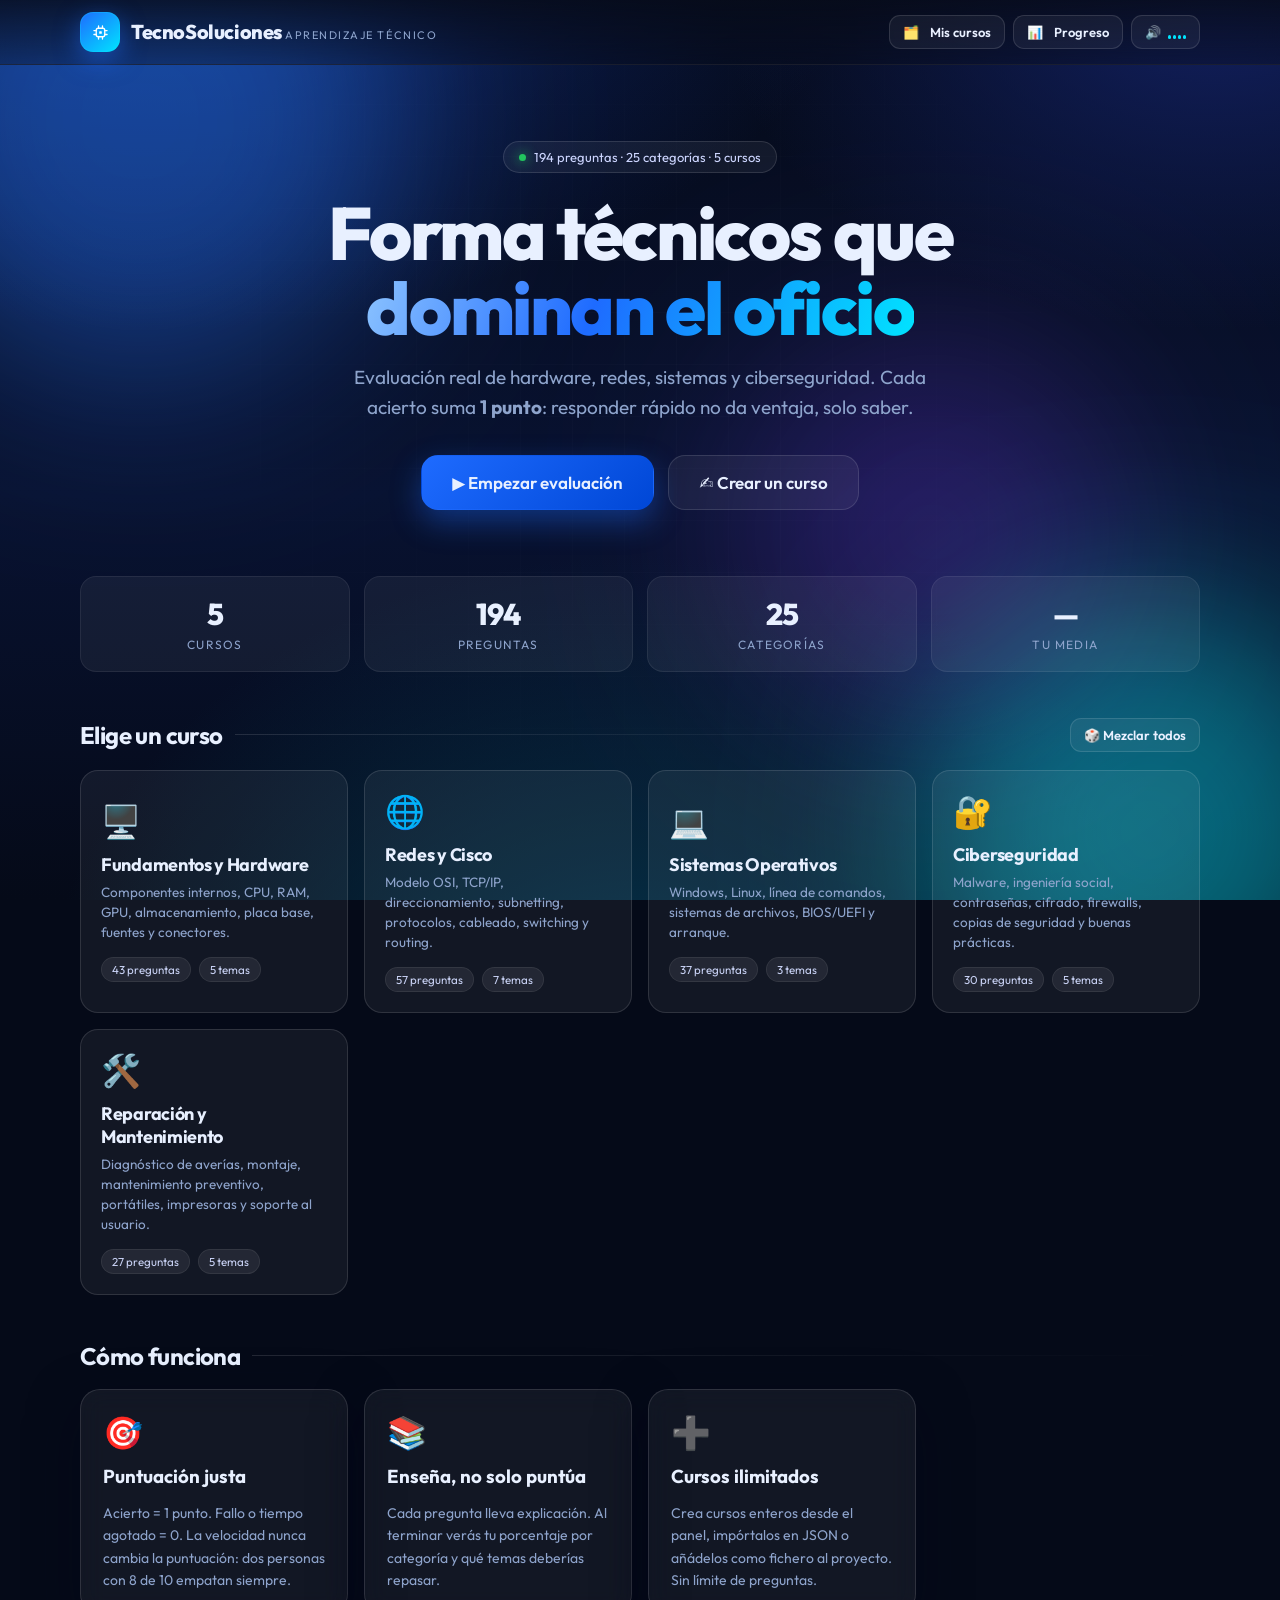
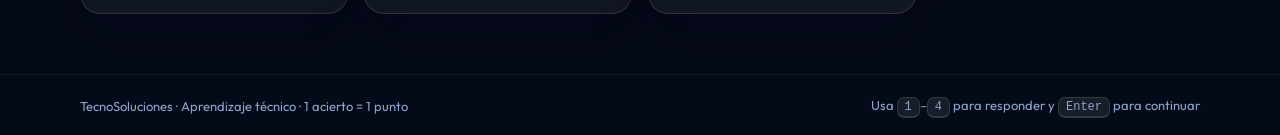
==== commit ebe33743: "Pasa la marca a TecnoSoluciones con paleta azul eléctrico y acabado neón - Nombre unificado como Tec" ====
--- a/index.html
+++ b/index.html
@@ -3,9 +3,9 @@
 <head>
 <meta charset="utf-8">
 <meta name="viewport" content="width=device-width, initial-scale=1, viewport-fit=cover">
-<title>Tecnosoluciones Formación</title>
+<title>TecnoSoluciones Formación</title>
 <meta name="description" content="Formación y evaluación técnica en informática, hardware, redes y ciberseguridad.">
-<meta name="theme-color" content="#071a2f">
+<meta name="theme-color" content="#050a18">
 <link rel="icon" href="data:image/svg+xml,<svg xmlns='http://www.w3.org/2000/svg' viewBox='0 0 100 100'><text y='.9em' font-size='90'>🧠</text></svg>">
 <link rel="preconnect" href="https://fonts.googleapis.com">
 <link rel="preconnect" href="https://fonts.gstatic.com" crossorigin>
@@ -26,8 +26,8 @@
       <button class="brand" data-go="home">
         <span class="brand-logo"></span>
         <span>
-          <span class="brand-name">Tecnosoluciones</span>
-          <span class="brand-sub">Formación Técnica</span>
+          <span class="brand-name">TecnoSoluciones</span>
+          <span class="brand-sub">Aprendizaje Técnico</span>
         </span>
       </button>
 
@@ -454,7 +454,7 @@
 
   <footer>
     <div class="wrap row spread">
-      <span id="pieMarca">Tecnosoluciones · Formación técnica · 1 acierto = 1 punto</span>
+      <span id="pieMarca">TecnoSoluciones · Aprendizaje técnico · 1 acierto = 1 punto</span>
       <span>Usa <span class="kbd">1</span>–<span class="kbd">4</span> para responder y <span class="kbd">Enter</span> para continuar</span>
     </div>
   </footer>
--- a/assets/css/style.css
+++ b/assets/css/style.css
@@ -24,6 +24,7 @@
   --grad-title:linear-gradient(110deg,#a78bfa 0%,#22d3ee 48%,#f472b6 100%);
   --aurora-1:#1b2a6b; --aurora-2:#3b1d6e; --aurora-3:#08304d;
   --blob-1:#6d4bff; --blob-2:#12b8d8; --blob-3:#f0369b;
+  --grid-op:.32;              /* intensidad de la rejilla de fondo */
   --green:#22c55e;
   --red:#f43f5e;
   --amber:#f59e0b;
@@ -61,7 +62,7 @@
   33%{transform:translate(60px,-40px) scale(1.09)}
   66%{transform:translate(-45px,50px) scale(.94)}
 }
-.grid-lines{position:fixed;inset:0;z-index:-1;pointer-events:none;opacity:.32;
+.grid-lines{position:fixed;inset:0;z-index:-1;pointer-events:none;opacity:var(--grid-op);
   background-image:linear-gradient(rgba(255,255,255,.035) 1px,transparent 1px),
                    linear-gradient(90deg,rgba(255,255,255,.035) 1px,transparent 1px);
   background-size:52px 52px;
@@ -83,7 +84,8 @@
 .topbar-in{display:flex;align-items:center;gap:14px;padding:12px 0}
 .brand{display:flex;align-items:center;gap:11px;cursor:pointer;user-select:none;border:0;background:none;color:inherit;font-family:inherit;padding:0}
 .brand-logo{width:40px;height:40px;border-radius:13px;display:grid;place-items:center;font-size:20px;
-  background:linear-gradient(140deg,var(--brand),var(--brand-2));box-shadow:0 8px 24px rgba(var(--glow),.45)}
+  background:linear-gradient(140deg,var(--brand),var(--brand-2));
+  box-shadow:0 8px 24px rgba(var(--glow),.5),0 0 0 1px rgba(var(--glow-2),.25) inset}
 .brand-name{font-weight:800;font-size:20px;letter-spacing:-.4px;line-height:1}
 .brand-sub{font-size:11px;color:var(--muted);letter-spacing:.14em;text-transform:uppercase}
 .top-actions{margin-left:auto;display:flex;align-items:center;gap:8px;min-width:0}
@@ -139,7 +141,8 @@
   background:var(--card);border-radius:18px;padding:20px;transition:.2s ease;overflow:hidden;color:inherit;font-family:inherit}
 .course-card::after{content:'';position:absolute;inset:0;opacity:0;transition:.25s;
   background:radial-gradient(420px 180px at 20% 0%,rgba(var(--glow),.22),transparent 70%)}
-.course-card:hover{transform:translateY(-4px);border-color:rgba(var(--glow-soft),.45)}
+.course-card:hover{transform:translateY(-4px);border-color:rgba(var(--glow-soft),.55);
+  box-shadow:0 12px 34px rgba(var(--glow),.22)}
 .course-card:hover::after{opacity:1}
 .course-card>*{position:relative;z-index:1}
 .course-emoji{font-size:32px;margin-bottom:12px;display:block}
@@ -193,20 +196,23 @@
 .qcount{font-size:14px;color:var(--muted)}
 .qcount b{color:var(--text);font-size:17px}
 .play-score{margin-left:auto;display:flex;gap:10px;align-items:center}
-.score-pill{background:var(--card);border:1px solid var(--border);border-radius:13px;padding:8px 14px;font-weight:700;font-size:15px}
+.score-pill{background:var(--card);border:1px solid var(--border);border-radius:13px;padding:8px 14px;font-weight:700;font-size:15px;
+  font-variant-numeric:tabular-nums}
 .score-pill small{color:var(--muted);font-weight:500;font-size:12px;margin-right:6px}
-.streak{background:linear-gradient(135deg,rgba(245,158,11,.25),rgba(244,63,94,.18));border-color:rgba(245,158,11,.45)}
+.streak{background:linear-gradient(135deg,rgba(245,158,11,.28),rgba(244,63,94,.2));border-color:rgba(245,158,11,.5);
+  box-shadow:0 0 16px rgba(245,158,11,.28)}
 
 .progress{height:6px;border-radius:99px;background:rgba(255,255,255,.08);overflow:hidden;margin-bottom:26px}
 .progress i{display:block;height:100%;border-radius:99px;background:linear-gradient(90deg,var(--brand),var(--brand-2));
-  transition:width .4s cubic-bezier(.22,1,.36,1)}
+  box-shadow:0 0 12px rgba(var(--glow),.65);transition:width .4s cubic-bezier(.22,1,.36,1)}
 
 .q-area{display:grid;grid-template-columns:118px 1fr;gap:24px;align-items:center;margin-bottom:26px}
 .timer{position:relative;width:118px;height:118px}
 .timer svg{transform:rotate(-90deg);width:100%;height:100%}
 .timer circle{fill:none;stroke-width:9;stroke-linecap:round}
 .timer .bgc{stroke:rgba(255,255,255,.09)}
-.timer .fgc{stroke:var(--brand-2);transition:stroke-dashoffset 1s linear,stroke .3s}
+.timer .fgc{stroke:var(--brand-2);transition:stroke-dashoffset 1s linear,stroke .3s;
+  filter:drop-shadow(0 0 7px rgba(var(--glow-2),.6))}
 .timer .num{position:absolute;inset:0;display:grid;place-items:center;font-size:33px;font-weight:800;font-variant-numeric:tabular-nums}
 .timer.warn .fgc{stroke:var(--amber)}
 .timer.warn .num{color:var(--amber)}
@@ -254,7 +260,8 @@
 .result-ring svg{transform:rotate(-90deg);width:100%;height:100%}
 .result-ring circle{fill:none;stroke-width:14;stroke-linecap:round}
 .result-ring .bgc{stroke:rgba(255,255,255,.08)}
-.result-ring .fgc{stroke:url(#gradring);transition:stroke-dashoffset 1.2s cubic-bezier(.22,1,.36,1)}
+.result-ring .fgc{stroke:url(#gradring);transition:stroke-dashoffset 1.2s cubic-bezier(.22,1,.36,1);
+  filter:drop-shadow(0 0 10px rgba(var(--glow),.5))}
 .result-ring .mid{position:absolute;inset:0;display:grid;place-content:center;text-align:center}
 .result-ring .pct{font-size:44px;font-weight:800;letter-spacing:-2px;line-height:1}
 .result-ring .frac{font-size:13px;color:var(--muted);margin-top:4px}
@@ -268,7 +275,7 @@
 .bar-row .bl b{font-variant-numeric:tabular-nums}
 .bar-track{height:10px;border-radius:99px;background:rgba(255,255,255,.08);overflow:hidden}
 .bar-track i{display:block;height:100%;border-radius:99px;background:linear-gradient(90deg,var(--brand),var(--brand-2));
-  transition:width 1s cubic-bezier(.22,1,.36,1)}
+  box-shadow:0 0 10px rgba(var(--glow),.5);transition:width 1s cubic-bezier(.22,1,.36,1)}
 .bar-track i.low{background:linear-gradient(90deg,#f43f5e,#f59e0b)}
 .bar-track i.mid{background:linear-gradient(90deg,#f59e0b,#facc15)}
 
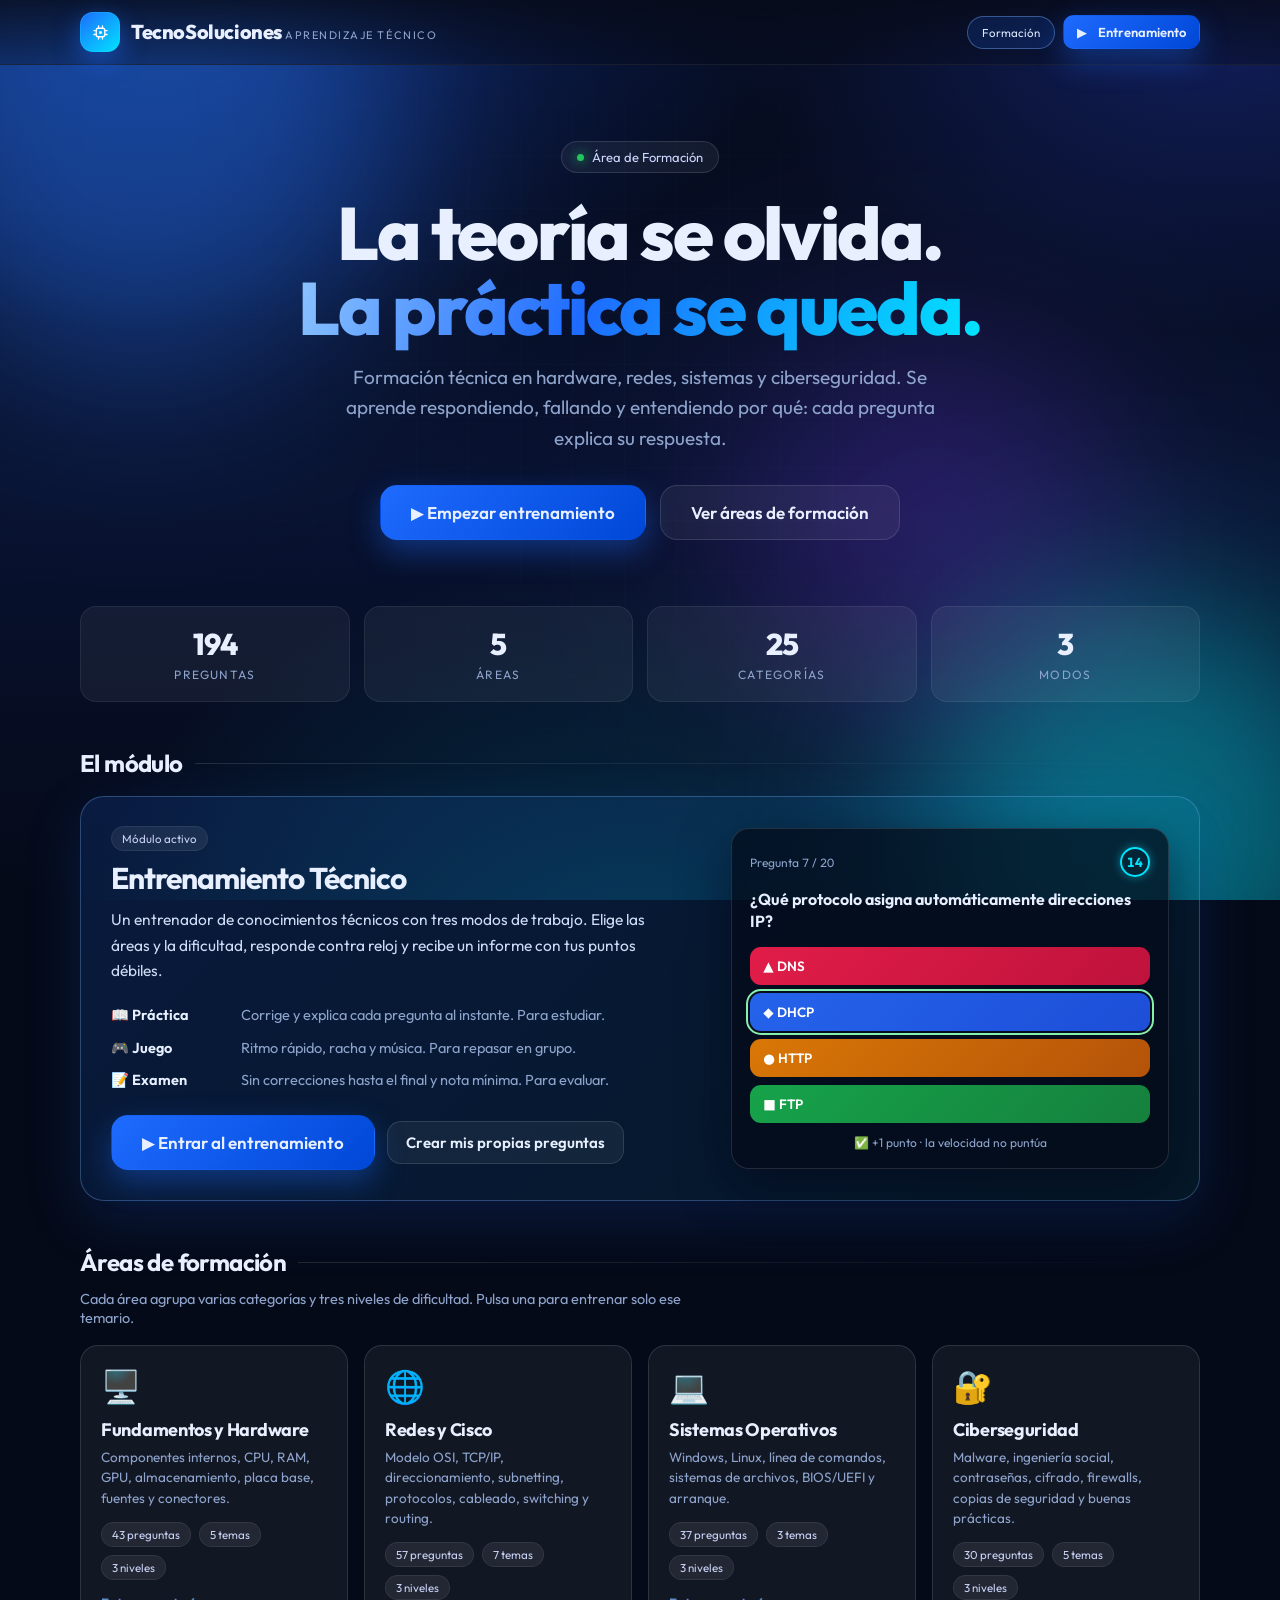
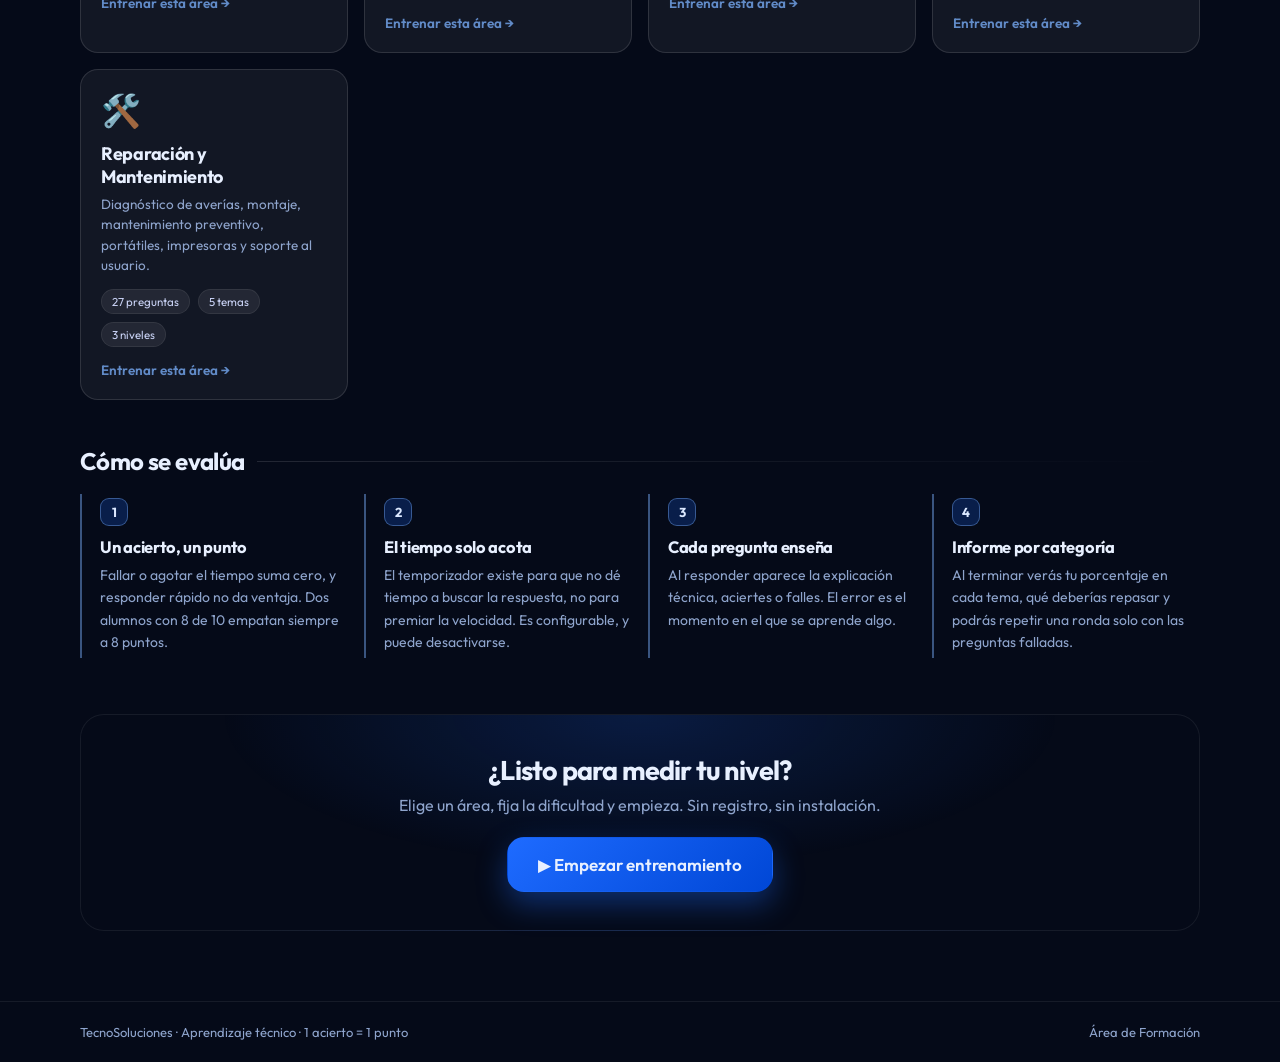
==== commit df25551b: "Añade la portada del área de Formación y convierte el quiz en un módulo El quiz deja de ser la porta" ====
--- a/index.html
+++ b/index.html
@@ -3,10 +3,11 @@
 <head>
 <meta charset="utf-8">
 <meta name="viewport" content="width=device-width, initial-scale=1, viewport-fit=cover">
-<title>TecnoSoluciones Formación</title>
-<meta name="description" content="Formación y evaluación técnica en informática, hardware, redes y ciberseguridad.">
+<title>Formación · TecnoSoluciones</title>
+<meta name="description" content="Formación técnica en informática, hardware, redes, sistemas y ciberseguridad. Áreas, metodología y entrenamiento práctico con evaluación.">
 <meta name="theme-color" content="#050a18">
-<link rel="icon" href="data:image/svg+xml,<svg xmlns='http://www.w3.org/2000/svg' viewBox='0 0 100 100'><text y='.9em' font-size='90'>🧠</text></svg>">
+<meta name="tq-pagina" content="Formación">
+<link rel="icon" href="data:image/svg+xml,<svg xmlns='http://www.w3.org/2000/svg' viewBox='0 0 32 32'><rect width='32' height='32' rx='7' fill='%23081231'/><rect x='9.5' y='9.5' width='13' height='13' rx='3' stroke='%231e6bff' stroke-width='2' fill='none'/><rect x='14' y='14' width='4' height='4' rx='1' fill='%2300e5ff'/></svg>">
 <link rel="preconnect" href="https://fonts.googleapis.com">
 <link rel="preconnect" href="https://fonts.gstatic.com" crossorigin>
 <link href="https://fonts.googleapis.com/css2?family=Outfit:wght@400;500;600;700;800&display=swap" rel="stylesheet">
@@ -20,456 +21,128 @@
 
 <div class="app">
 
-  <!-- ===================== BARRA SUPERIOR ===================== -->
   <header class="topbar">
-    <div class="wrap topbar-in" style="position:relative">
-      <button class="brand" data-go="home">
+    <div class="wrap topbar-in">
+      <a class="brand" href="index.html">
         <span class="brand-logo"></span>
         <span>
           <span class="brand-name">TecnoSoluciones</span>
           <span class="brand-sub">Aprendizaje Técnico</span>
         </span>
-      </button>
-
+      </a>
       <nav class="top-actions">
-        <button class="btn btn-sm" data-go="editor" title="Mis cursos">🗂️<span class="lbl">Mis cursos</span></button>
-        <button class="btn btn-sm" data-go="historial" title="Tu progreso">📊<span class="lbl">Progreso</span></button>
-        <button class="btn btn-sm" id="btnAudio" title="Sonido y música">
-          <span id="eqIcon">🔊</span><span class="eq" id="eq"><i></i><i></i><i></i><i></i></span>
-        </button>
+        <span class="chip nav-actual">Formación</span>
+        <a class="btn btn-sm btn-primary" href="quiz.html">▶<span class="lbl">Entrenamiento</span></a>
       </nav>
-
-      <!-- Panel de sonido -->
-      <div class="audio-panel" id="audioPanel">
-        <h4>🎵 Sonido</h4>
-        <div class="switch">Música de fondo <span class="sw" id="swMusic"></span></div>
-        <div class="audio-row">
-          <label>Volumen música <b id="lblMusic">55%</b></label>
-          <input type="range" id="volMusic" min="0" max="100" value="55">
-        </div>
-        <div class="switch">Efectos de sonido <span class="sw" id="swSfx"></span></div>
-        <div class="audio-row">
-          <label>Volumen efectos <b id="lblSfx">70%</b></label>
-          <input type="range" id="volSfx" min="0" max="100" value="70">
-        </div>
-        <p class="muted" style="font-size:11.5px;margin:6px 0 0;line-height:1.5">
-          La música se genera en tiempo real en tu navegador: no se descarga ningún archivo.
-        </p>
-      </div>
     </div>
   </header>
 
   <main>
+    <div class="wrap">
 
-    <!-- ========================= INICIO ========================= -->
-    <section class="screen active" id="scr-home">
-      <div class="wrap">
+      <!-- ============================ Portada ============================ -->
+      <section class="hero">
+        <div class="hero-badge"><span class="dot"></span> Área de Formación</div>
+        <h1>La teoría se olvida.<br><span class="grad">La práctica se queda.</span></h1>
+        <p>Formación técnica en hardware, redes, sistemas y ciberseguridad. Se aprende respondiendo, fallando y entendiendo por qué: cada pregunta explica su respuesta.</p>
+        <div class="hero-cta">
+          <a class="btn btn-primary btn-lg" href="quiz.html">▶ Empezar entrenamiento</a>
+          <a class="btn btn-lg" href="#areas">Ver áreas de formación</a>
+        </div>
+      </section>
 
-        <div class="hero">
-          <div class="hero-badge"><span class="dot"></span> <span id="badgeStats">Banco de preguntas cargado</span></div>
-          <h1 id="heroTitulo">Forma técnicos que <span class="grad">dominan el oficio</span></h1>
-          <p id="heroTexto">Evaluación real de hardware, redes, sistemas y ciberseguridad. Cada acierto suma <b>1 punto</b>: responder rápido no da ventaja, solo saber.</p>
-          <div class="hero-cta">
-            <button class="btn btn-primary btn-lg" id="btnJugar">▶ Empezar evaluación</button>
-            <button class="btn btn-lg" data-go="editor" id="btnCrearCurso">✍️ Crear un curso</button>
+      <div class="stats-row">
+        <div class="stat"><b id="nPreguntas">—</b><span>Preguntas</span></div>
+        <div class="stat"><b id="nAreas">—</b><span>Áreas</span></div>
+        <div class="stat"><b id="nCategorias">—</b><span>Categorías</span></div>
+        <div class="stat"><b>3</b><span>Modos</span></div>
+      </div>
+
+      <!-- ====================== Módulo destacado ====================== -->
+      <div class="section-title"><h2>El módulo</h2><span class="line"></span></div>
+
+      <article class="fx-destacado">
+        <div class="fx-destacado-txt">
+          <span class="chip">Módulo activo</span>
+          <h3>Entrenamiento Técnico</h3>
+          <p>Un entrenador de conocimientos técnicos con tres modos de trabajo. Elige las áreas y la dificultad, responde contra reloj y recibe un informe con tus puntos débiles.</p>
+          <ul class="fx-modos">
+            <li><b>📖 Práctica</b><span>Corrige y explica cada pregunta al instante. Para estudiar.</span></li>
+            <li><b>🎮 Juego</b><span>Ritmo rápido, racha y música. Para repasar en grupo.</span></li>
+            <li><b>📝 Examen</b><span>Sin correcciones hasta el final y nota mínima. Para evaluar.</span></li>
+          </ul>
+          <div class="row">
+            <a class="btn btn-primary btn-lg" href="quiz.html">▶ Entrar al entrenamiento</a>
+            <a class="btn" href="quiz.html?ir=editor">Crear mis propias preguntas</a>
           </div>
         </div>
+        <aside class="fx-destacado-vis" aria-hidden="true">
+          <div class="fx-mini">
+            <div class="fx-mini-top"><span>Pregunta 7 / 20</span><span class="fx-t">14</span></div>
+            <p class="fx-q">¿Qué protocolo asigna automáticamente direcciones IP?</p>
+            <div class="fx-op a0">▲ DNS</div>
+            <div class="fx-op a1 ok">◆ DHCP</div>
+            <div class="fx-op a2">● HTTP</div>
+            <div class="fx-op a3">■ FTP</div>
+            <div class="fx-mini-pie">✅ +1 punto · la velocidad no puntúa</div>
+          </div>
+        </aside>
+      </article>
 
-        <div class="stats-row">
-          <div class="stat"><b id="stCursos">0</b><span>Cursos</span></div>
-          <div class="stat"><b id="stPreguntas">0</b><span>Preguntas</span></div>
-          <div class="stat"><b id="stCategorias">0</b><span>Categorías</span></div>
-          <div class="stat"><b id="stMedia">—</b><span>Tu media</span></div>
+      <!-- ====================== Áreas de formación ====================== -->
+      <div class="section-title" id="areas"><h2>Áreas de formación</h2><span class="line"></span></div>
+      <p class="muted fx-intro">Cada área agrupa varias categorías y tres niveles de dificultad. Pulsa una para entrenar solo ese temario.</p>
+      <div class="courses" id="areasGrid"></div>
+
+      <!-- ========================= Metodología ========================= -->
+      <div class="section-title"><h2>Cómo se evalúa</h2><span class="line"></span></div>
+      <div class="fx-metodo">
+        <div class="fx-paso">
+          <span class="fx-num">1</span>
+          <h4>Un acierto, un punto</h4>
+          <p>Fallar o agotar el tiempo suma cero, y responder rápido no da ventaja. Dos alumnos con 8 de 10 empatan siempre a 8 puntos.</p>
         </div>
-
-        <div class="section-title"><h2>Elige un curso</h2><span class="line"></span>
-          <button class="btn btn-sm" id="btnTodos">🎲 Mezclar todos</button>
+        <div class="fx-paso">
+          <span class="fx-num">2</span>
+          <h4>El tiempo solo acota</h4>
+          <p>El temporizador existe para que no dé tiempo a buscar la respuesta, no para premiar la velocidad. Es configurable, y puede desactivarse.</p>
         </div>
-        <div class="courses" id="courseGrid"></div>
-
-        <div class="section-title"><h2>Cómo funciona</h2><span class="line"></span></div>
-        <div class="courses">
-          <div class="card">
-            <span class="course-emoji">🎯</span>
-            <h3 style="margin:0 0 6px">Puntuación justa</h3>
-            <p class="muted mb-0" style="font-size:14px;line-height:1.6">Acierto = 1 punto. Fallo o tiempo agotado = 0. La velocidad nunca cambia la puntuación: dos personas con 8 de 10 empatan siempre.</p>
-          </div>
-          <div class="card">
-            <span class="course-emoji">📚</span>
-            <h3 style="margin:0 0 6px">Enseña, no solo puntúa</h3>
-            <p class="muted mb-0" style="font-size:14px;line-height:1.6">Cada pregunta lleva explicación. Al terminar verás tu porcentaje por categoría y qué temas deberías repasar.</p>
-          </div>
-          <div class="card">
-            <span class="course-emoji">➕</span>
-            <h3 style="margin:0 0 6px">Cursos ilimitados</h3>
-            <p class="muted mb-0" style="font-size:14px;line-height:1.6">Crea cursos enteros desde el panel, impórtalos en JSON o añádelos como fichero al proyecto. Sin límite de preguntas.</p>
-          </div>
+        <div class="fx-paso">
+          <span class="fx-num">3</span>
+          <h4>Cada pregunta enseña</h4>
+          <p>Al responder aparece la explicación técnica, aciertes o falles. El error es el momento en el que se aprende algo.</p>
         </div>
-
-      </div>
-    </section>
-
-    <!-- ====================== CONFIGURACIÓN ====================== -->
-    <section class="screen" id="scr-setup">
-      <div class="wrap">
-        <div class="row spread mb-16">
-          <div>
-            <h2 style="margin:0;letter-spacing:-.8px" id="setupTitle">Configura tu partida</h2>
-            <p class="muted" style="margin:6px 0 0" id="setupSub">Elige temas, dificultad y modo de juego.</p>
-          </div>
-          <button class="btn btn-sm" data-go="home">← Volver</button>
-        </div>
-
-        <div class="setup-grid">
-          <div class="card card-pad-lg">
-
-            <div class="field">
-              <label>Cursos incluidos</label>
-              <div class="pills" id="pillCursos"></div>
-            </div>
-
-            <div class="field">
-              <label>Categorías <span class="muted" style="text-transform:none;letter-spacing:0">(ninguna seleccionada = todas)</span></label>
-              <div class="pills" id="pillCats"></div>
-            </div>
-
-            <div class="field">
-              <label>Dificultad</label>
-              <div class="pills" id="pillDifs"></div>
-            </div>
-
-            <div class="field">
-              <label>Número de preguntas</label>
-              <div class="range-row">
-                <input type="range" id="rngNum" min="5" max="100" step="5" value="20">
-                <span class="range-val" id="lblNum">20</span>
-              </div>
-            </div>
-
-            <div class="field mb-0">
-              <label>Tiempo por pregunta</label>
-              <div class="range-row">
-                <input type="range" id="rngTime" min="0" max="120" step="5" value="20">
-                <span class="range-val" id="lblTime">20 s</span>
-              </div>
-              <p class="muted" style="font-size:12.5px;margin:8px 0 0">0 segundos = sin límite de tiempo. El tiempo solo evita que se busquen las respuestas; no da puntos extra.</p>
-            </div>
-
-          </div>
-
-          <div>
-            <div class="card mb-16">
-              <label style="display:block;font-size:13px;text-transform:uppercase;letter-spacing:.12em;color:var(--muted);margin-bottom:10px">Modo de juego</label>
-              <div class="mode-list" id="modeList">
-                <label class="mode on">
-                  <input type="radio" name="modo" value="practica" checked>
-                  <span class="ico">📖</span>
-                  <span><b>Práctica</b><small>Te dice si aciertas y explica cada pregunta al instante. Ideal para estudiar.</small></span>
-                </label>
-                <label class="mode">
-                  <input type="radio" name="modo" value="juego">
-                  <span class="ico">🎮</span>
-                  <span><b>Juego</b><small>Ritmo rápido con música, racha y marcador. Feedback breve entre preguntas.</small></span>
-                </label>
-                <label class="mode">
-                  <input type="radio" name="modo" value="examen">
-                  <span class="ico">📝</span>
-                  <span><b>Examen</b><small>Sin correcciones durante la prueba. Resultado, porcentaje y fallos al terminar.</small></span>
-                </label>
-              </div>
-
-              <div class="field mt-16 mb-0 hidden" id="fieldAprobado">
-                <label>Nota mínima para aprobar</label>
-                <div class="range-row">
-                  <input type="range" id="rngPass" min="30" max="100" step="5" value="70">
-                  <span class="range-val" id="lblPass">70%</span>
-                </div>
-              </div>
-            </div>
-
-            <div class="card">
-              <label style="display:block;font-size:13px;text-transform:uppercase;letter-spacing:.12em;color:var(--muted);margin-bottom:12px">Resumen</label>
-              <div class="summary-line"><span>Preguntas disponibles</span><b id="sumPool">0</b></div>
-              <div class="summary-line"><span>Preguntas de la prueba</span><b id="sumNum">20</b></div>
-              <div class="summary-line"><span>Puntuación máxima</span><b id="sumMax">20 pts</b></div>
-              <div class="summary-line"><span>Duración estimada</span><b id="sumDur">~7 min</b></div>
-              <button class="btn btn-primary btn-lg mt-16" id="btnStart" style="width:100%">▶ Comenzar</button>
-              <p class="muted center" style="font-size:12px;margin:10px 0 0">1 acierto = 1 punto · la rapidez no puntúa</p>
-            </div>
-          </div>
+        <div class="fx-paso">
+          <span class="fx-num">4</span>
+          <h4>Informe por categoría</h4>
+          <p>Al terminar verás tu porcentaje en cada tema, qué deberías repasar y podrás repetir una ronda solo con las preguntas falladas.</p>
         </div>
       </div>
-    </section>
 
-    <!-- ========================= PARTIDA ========================= -->
-    <section class="screen" id="scr-play">
-      <div class="wrap">
-        <div class="play-head">
-          <button class="btn btn-sm btn-ghost" id="btnAbandonar">✕ Salir</button>
-          <span class="qcount">Pregunta <b id="qNow">1</b> / <span id="qTotal">20</span></span>
-          <div class="play-score">
-            <span class="score-pill streak hidden" id="pillStreak">🔥 <span id="streakN">0</span></span>
-            <span class="score-pill"><small>Puntos</small><span id="scoreN">0</span></span>
-          </div>
-        </div>
+      <!-- ========================== Cierre ========================== -->
+      <section class="fx-cierre">
+        <h3>¿Listo para medir tu nivel?</h3>
+        <p class="muted">Elige un área, fija la dificultad y empieza. Sin registro, sin instalación.</p>
+        <a class="btn btn-primary btn-lg" href="quiz.html">▶ Empezar entrenamiento</a>
+      </section>
 
-        <div class="progress"><i id="progBar" style="width:0%"></i></div>
-
-        <div class="q-area" id="qArea">
-          <div class="timer" id="timer">
-            <svg viewBox="0 0 120 120">
-              <circle class="bgc" cx="60" cy="60" r="52"></circle>
-              <circle class="fgc" id="timerArc" cx="60" cy="60" r="52"
-                      stroke-dasharray="326.7" stroke-dashoffset="0"></circle>
-            </svg>
-            <div class="num" id="timerNum">20</div>
-          </div>
-          <div>
-            <div class="q-cat">
-              <span class="chip" id="qCat">Redes</span>
-              <span class="chip" id="qDif">Básico</span>
-              <span class="chip" id="qCurso">Curso</span>
-            </div>
-            <h2 class="q-text" id="qText">Cargando…</h2>
-          </div>
-        </div>
-
-        <div class="answers" id="answers"></div>
-
-        <div class="feedback" id="feedback">
-          <h4 id="fbTitle">✅ Correcto</h4>
-          <p id="fbText"></p>
-          <div class="next-row">
-            <button class="btn btn-primary" id="btnNext">Siguiente →</button>
-          </div>
-        </div>
-      </div>
-    </section>
-
-    <!-- ======================== RESULTADOS ======================== -->
-    <section class="screen" id="scr-result">
-      <div class="wrap">
-        <div class="card card-pad-lg">
-          <div class="result-top">
-            <p class="muted" style="margin:0 0 4px;letter-spacing:.14em;text-transform:uppercase;font-size:12px">Resultado</p>
-            <h2 style="margin:0 0 20px;font-size:28px;letter-spacing:-.8px" id="resTitle">Fundamentos de Redes</h2>
-            <div class="result-ring">
-              <svg viewBox="0 0 200 200">
-                <defs>
-                  <linearGradient id="gradring" x1="0%" y1="0%" x2="100%" y2="100%">
-                    <stop offset="0%" stop-color="#7c5cff"></stop>
-                    <stop offset="100%" stop-color="#22d3ee"></stop>
-                  </linearGradient>
-                </defs>
-                <circle class="bgc" cx="100" cy="100" r="86"></circle>
-                <circle class="fgc" id="resArc" cx="100" cy="100" r="86"
-                        stroke-dasharray="540.4" stroke-dashoffset="540.4"></circle>
-              </svg>
-              <div class="mid">
-                <div class="pct" id="resPct">0%</div>
-                <div class="frac" id="resFrac">0 / 0 correctas</div>
-              </div>
-            </div>
-            <div id="resVerdict"></div>
-          </div>
-
-          <div class="section-title" style="margin-top:10px"><h2 style="font-size:19px">Por categoría</h2><span class="line"></span></div>
-          <div class="bars" id="resBars"></div>
-
-          <div id="resAdvice" class="mt-24"></div>
-
-          <div class="section-title"><h2 style="font-size:19px">Repaso de preguntas</h2><span class="line"></span>
-            <button class="btn btn-sm" id="btnToggleRev">Ver falladas</button>
-          </div>
-          <div class="review" id="resReview"></div>
-
-          <div class="results-actions">
-            <button class="btn btn-primary btn-lg" id="btnRepetir">🔁 Repetir</button>
-            <button class="btn btn-lg" id="btnFallos">🎯 Repasar solo fallos</button>
-            <button class="btn btn-lg" data-go="home">🏠 Inicio</button>
-          </div>
-        </div>
-      </div>
-    </section>
-
-    <!-- ========================== EDITOR ========================== -->
-    <section class="screen" id="scr-editor">
-      <div class="wrap">
-        <div class="row spread mb-16">
-          <div>
-            <h2 style="margin:0;letter-spacing:-.8px">🗂️ Mis cursos</h2>
-            <p class="muted" style="margin:6px 0 0">Crea cursos completos, añade todas las preguntas que quieras, impórtalos y expórtalos.</p>
-          </div>
-          <button class="btn btn-sm" data-go="home">← Volver</button>
-        </div>
-
-        <div class="ed-toolbar">
-          <button class="btn btn-primary btn-sm" id="edNuevoCurso">➕ Nuevo curso</button>
-          <button class="btn btn-sm" id="edImportar">📥 Importar JSON</button>
-          <button class="btn btn-sm" id="edExportar">📤 Exportar curso</button>
-          <button class="btn btn-sm" id="edDuplicar">📋 Duplicar curso</button>
-          <button class="btn btn-sm btn-danger" id="edBorrarCurso">🗑️ Borrar curso</button>
-        </div>
-
-        <div class="card mb-16">
-          <div class="two-col">
-            <div>
-              <label style="display:block;font-size:13px;color:var(--muted);margin-bottom:8px">Curso seleccionado</label>
-              <select id="edCursoSel"></select>
-            </div>
-            <div>
-              <label style="display:block;font-size:13px;color:var(--muted);margin-bottom:8px">Acciones rápidas</label>
-              <div class="row">
-                <button class="btn btn-sm" id="edJugarCurso">▶ Jugar este curso</button>
-                <button class="btn btn-sm" id="edGuardarCurso">💾 Guardar cambios</button>
-              </div>
-            </div>
-          </div>
-          <div class="two-col mt-16" id="edMetaBox">
-            <div>
-              <label style="display:block;font-size:13px;color:var(--muted);margin-bottom:8px">Nombre del curso</label>
-              <input type="text" id="edNombre" placeholder="Fundamentos de Redes">
-            </div>
-            <div>
-              <label style="display:block;font-size:13px;color:var(--muted);margin-bottom:8px">Emoji e descripción</label>
-              <div class="row" style="flex-wrap:nowrap">
-                <input type="text" id="edEmoji" maxlength="4" style="width:70px;text-align:center;font-size:20px" placeholder="📘">
-                <input type="text" id="edDesc" placeholder="Breve descripción del curso">
-              </div>
-            </div>
-          </div>
-          <p class="muted" style="font-size:12.5px;margin:12px 0 0" id="edAviso"></p>
-        </div>
-
-        <div class="editor-grid">
-          <div class="card">
-            <div class="row spread mb-16">
-              <b style="font-size:15px">Preguntas (<span id="edCount">0</span>)</b>
-              <button class="btn btn-sm btn-primary" id="edNuevaPregunta">➕</button>
-            </div>
-            <input type="text" id="edBuscar" placeholder="🔎 Buscar…" class="mb-16">
-            <div class="ed-list" id="edList"></div>
-          </div>
-
-          <div class="card card-pad-lg" id="edForm">
-            <div class="field">
-              <label>Enunciado</label>
-              <textarea id="fqTexto" placeholder="¿Qué protocolo asigna automáticamente direcciones IP?"></textarea>
-            </div>
-
-            <div class="field">
-              <label>Respuestas — marca la correcta</label>
-              <div id="fqOpciones"></div>
-              <div class="row mt-8">
-                <button class="btn btn-sm" id="fqAddOpt">➕ Añadir opción</button>
-                <button class="btn btn-sm" id="fqDelOpt">➖ Quitar última</button>
-              </div>
-            </div>
-
-            <div class="two-col">
-              <div class="field">
-                <label>Categoría</label>
-                <input type="text" id="fqCat" list="catList" placeholder="Redes">
-                <datalist id="catList"></datalist>
-              </div>
-              <div class="field">
-                <label>Dificultad</label>
-                <select id="fqDif">
-                  <option value="basico">Básico</option>
-                  <option value="medio">Medio</option>
-                  <option value="avanzado">Avanzado</option>
-                </select>
-              </div>
-            </div>
-
-            <div class="field">
-              <label>Explicación (se muestra tras responder)</label>
-              <textarea id="fqExp" placeholder="DHCP entrega IP, máscara, puerta de enlace y DNS automáticamente."></textarea>
-            </div>
-
-            <div class="row spread">
-              <button class="btn btn-danger btn-sm" id="fqBorrar">🗑️ Borrar pregunta</button>
-              <div class="row">
-                <button class="btn btn-sm" id="fqNueva">Limpiar</button>
-                <button class="btn btn-primary" id="fqGuardar">💾 Guardar pregunta</button>
-              </div>
-            </div>
-          </div>
-        </div>
-
-        <!-- Zona de importación -->
-        <div class="card mt-16 hidden" id="edImportBox">
-          <div class="row spread mb-16">
-            <b>📥 Importar curso desde JSON</b>
-            <button class="btn btn-sm" id="edImportCerrar">✕</button>
-          </div>
-          <p class="muted" style="font-size:13.5px;margin:0 0 12px;line-height:1.6">
-            Pega el JSON de un curso (o un array de cursos) y pulsa importar. También puedes seleccionar un archivo .json.
-            Formato de cada pregunta: <span class="kbd">{"q":"…","o":["A","B","C","D"],"r":1,"d":"basico","c":"Redes","e":"…"}</span>
-          </p>
-          <input type="file" id="edFile" accept=".json,application/json" class="mb-16">
-          <textarea id="edJson" rows="9" placeholder='{"nombre":"Mi curso","emoji":"📘","preguntas":[{"q":"…","o":["A","B","C","D"],"r":0,"d":"basico","c":"Tema","e":"…"}]}'></textarea>
-          <div class="row mt-16">
-            <button class="btn btn-primary" id="edImportOk">Importar</button>
-            <button class="btn" id="edPlantilla">Ver plantilla de ejemplo</button>
-          </div>
-        </div>
-      </div>
-    </section>
-
-    <!-- ========================= HISTORIAL ========================= -->
-    <section class="screen" id="scr-historial">
-      <div class="wrap">
-        <div class="row spread mb-16">
-          <div>
-            <h2 style="margin:0;letter-spacing:-.8px">📊 Tu progreso</h2>
-            <p class="muted" style="margin:6px 0 0">Resultados guardados en este navegador.</p>
-          </div>
-          <button class="btn btn-sm" data-go="home">← Volver</button>
-        </div>
-
-        <div class="stats-row" style="margin-top:0">
-          <div class="stat"><b id="hPartidas">0</b><span>Partidas</span></div>
-          <div class="stat"><b id="hMedia">0%</b><span>Media global</span></div>
-          <div class="stat"><b id="hMejor">0%</b><span>Mejor resultado</span></div>
-          <div class="stat"><b id="hTotal">0</b><span>Preguntas respondidas</span></div>
-        </div>
-
-        <div class="card mt-24">
-          <div class="row spread mb-16">
-            <b style="font-size:15px">Últimas partidas</b>
-            <button class="btn btn-sm btn-danger" id="hBorrar">🗑️ Borrar historial</button>
-          </div>
-          <div id="hTabla"></div>
-        </div>
-
-        <div class="card mt-16">
-          <b style="font-size:15px;display:block;margin-bottom:14px">Dominio por categoría</b>
-          <div class="bars" id="hBars"></div>
-        </div>
-      </div>
-    </section>
-
+    </div>
   </main>
 
   <footer>
     <div class="wrap row spread">
       <span id="pieMarca">TecnoSoluciones · Aprendizaje técnico · 1 acierto = 1 punto</span>
-      <span>Usa <span class="kbd">1</span>–<span class="kbd">4</span> para responder y <span class="kbd">Enter</span> para continuar</span>
+      <span class="muted">Área de Formación</span>
     </div>
   </footer>
 </div>
 
-<div class="toasts" id="toasts"></div>
-<div class="confetti" id="confetti"></div>
-
-<script src="assets/js/audio.js"></script>
 <script src="assets/js/data.js"></script>
 <script src="data/cursos/01-fundamentos-hardware.js"></script>
 <script src="data/cursos/02-redes.js"></script>
 <script src="data/cursos/03-sistemas.js"></script>
 <script src="data/cursos/04-ciberseguridad.js"></script>
 <script src="data/cursos/05-reparacion.js"></script>
-<script src="assets/js/app.js"></script>
+<script src="assets/js/formacion.js"></script>
 </body>
 </html>
--- a/assets/css/style.css
+++ b/assets/css/style.css
@@ -82,7 +82,8 @@
   background:linear-gradient(180deg,rgba(7,11,24,.82),rgba(7,11,24,.35));
   border-bottom:1px solid var(--border-soft)}
 .topbar-in{display:flex;align-items:center;gap:14px;padding:12px 0}
-.brand{display:flex;align-items:center;gap:11px;cursor:pointer;user-select:none;border:0;background:none;color:inherit;font-family:inherit;padding:0}
+.brand{display:flex;align-items:center;gap:11px;cursor:pointer;user-select:none;border:0;background:none;
+  color:inherit;font-family:inherit;padding:0;text-decoration:none}
 .brand-logo{width:40px;height:40px;border-radius:13px;display:grid;place-items:center;font-size:20px;
   background:linear-gradient(140deg,var(--brand),var(--brand-2));
   box-shadow:0 8px 24px rgba(var(--glow),.5),0 0 0 1px rgba(var(--glow-2),.25) inset}
@@ -396,3 +397,66 @@
 @media (prefers-reduced-motion:reduce){
   *{animation-duration:.001ms !important;transition-duration:.01ms !important}
 }
+
+/* ==========================================================================
+   Portada del área de Formación
+   ========================================================================== */
+.nav-actual{padding:8px 14px;background:rgba(var(--glow),.16);border-color:rgba(var(--glow-soft),.4);color:#dce8ff}
+a.btn{text-decoration:none}
+a.course-card{text-decoration:none;display:block}
+.fx-intro{margin:-6px 0 18px;font-size:14.5px;max-width:62ch}
+.fx-entrar{display:block;margin-top:14px;font-size:13.5px;font-weight:600;color:var(--brand-soft);
+  opacity:.75;transition:.18s}
+.course-card:hover .fx-entrar{opacity:1;transform:translateX(3px)}
+
+/* --- Módulo destacado --- */
+.fx-destacado{display:grid;grid-template-columns:1.15fr .85fr;gap:28px;align-items:center;
+  background:linear-gradient(135deg,rgba(var(--glow),.16),rgba(var(--glow-2),.07));
+  border:1px solid rgba(var(--glow-soft),.32);border-radius:24px;padding:30px;
+  box-shadow:0 20px 60px rgba(var(--glow),.16)}
+.fx-destacado h3{margin:12px 0 10px;font-size:30px;letter-spacing:-1px}
+.fx-destacado>div>p{margin:0 0 20px;color:#cddcf5;line-height:1.65;font-size:15.5px;max-width:56ch}
+.fx-modos{list-style:none;margin:0 0 24px;padding:0;display:flex;flex-direction:column;gap:11px}
+.fx-modos li{display:flex;gap:12px;align-items:baseline;font-size:14.5px;line-height:1.5}
+.fx-modos b{flex:none;width:118px;font-weight:650}
+.fx-modos span{color:var(--muted)}
+
+/* Vista en miniatura de una pregunta real */
+.fx-mini{background:rgba(5,10,24,.72);border:1px solid var(--border);border-radius:18px;padding:18px;
+  box-shadow:var(--shadow)}
+.fx-mini-top{display:flex;justify-content:space-between;align-items:center;font-size:12px;color:var(--muted);
+  margin-bottom:12px;font-variant-numeric:tabular-nums}
+.fx-t{width:30px;height:30px;border-radius:50%;display:grid;place-items:center;font-weight:700;color:var(--brand-2);
+  border:2px solid var(--brand-2);box-shadow:0 0 10px rgba(var(--glow-2),.45);font-size:13px}
+.fx-q{margin:0 0 14px;font-size:16px;font-weight:650;line-height:1.35}
+.fx-op{border-radius:11px;padding:10px 13px;font-size:13.5px;font-weight:600;color:#fff;margin-bottom:8px}
+.fx-op.a0{background:linear-gradient(135deg,#e11d48,#be123c)}
+.fx-op.a1{background:linear-gradient(135deg,#2563eb,#1d4ed8)}
+.fx-op.a2{background:linear-gradient(135deg,#d97706,#b45309)}
+.fx-op.a3{background:linear-gradient(135deg,#16a34a,#15803d)}
+.fx-op.ok{outline:2px solid #86efac;outline-offset:2px}
+.fx-mini-pie{margin-top:12px;font-size:12px;color:var(--muted);text-align:center}
+
+/* --- Metodología --- */
+.fx-metodo{display:grid;grid-template-columns:repeat(auto-fit,minmax(240px,1fr));gap:16px}
+.fx-paso{border-left:2px solid rgba(var(--glow-soft),.45);padding:4px 0 4px 18px}
+.fx-num{display:inline-grid;place-items:center;width:28px;height:28px;border-radius:9px;font-size:13px;font-weight:700;
+  background:rgba(var(--glow),.22);border:1px solid rgba(var(--glow-soft),.4);color:#dbe8ff;margin-bottom:10px}
+.fx-paso h4{margin:0 0 7px;font-size:16.5px;letter-spacing:-.3px}
+.fx-paso p{margin:0;color:var(--muted);font-size:14px;line-height:1.6}
+
+/* --- Cierre --- */
+.fx-cierre{text-align:center;margin:56px 0 10px;padding:38px 24px;border-radius:24px;
+  background:radial-gradient(600px 220px at 50% 0%,rgba(var(--glow),.18),transparent 70%);
+  border:1px solid var(--border-soft)}
+.fx-cierre h3{margin:0 0 8px;font-size:27px;letter-spacing:-.8px}
+.fx-cierre p{margin:0 0 22px}
+
+@media (max-width:860px){
+  .fx-destacado{grid-template-columns:1fr;padding:24px}
+  .fx-destacado-vis{order:-1}
+}
+@media (max-width:520px){
+  .fx-modos li{flex-direction:column;gap:2px}
+  .fx-modos b{width:auto}
+}
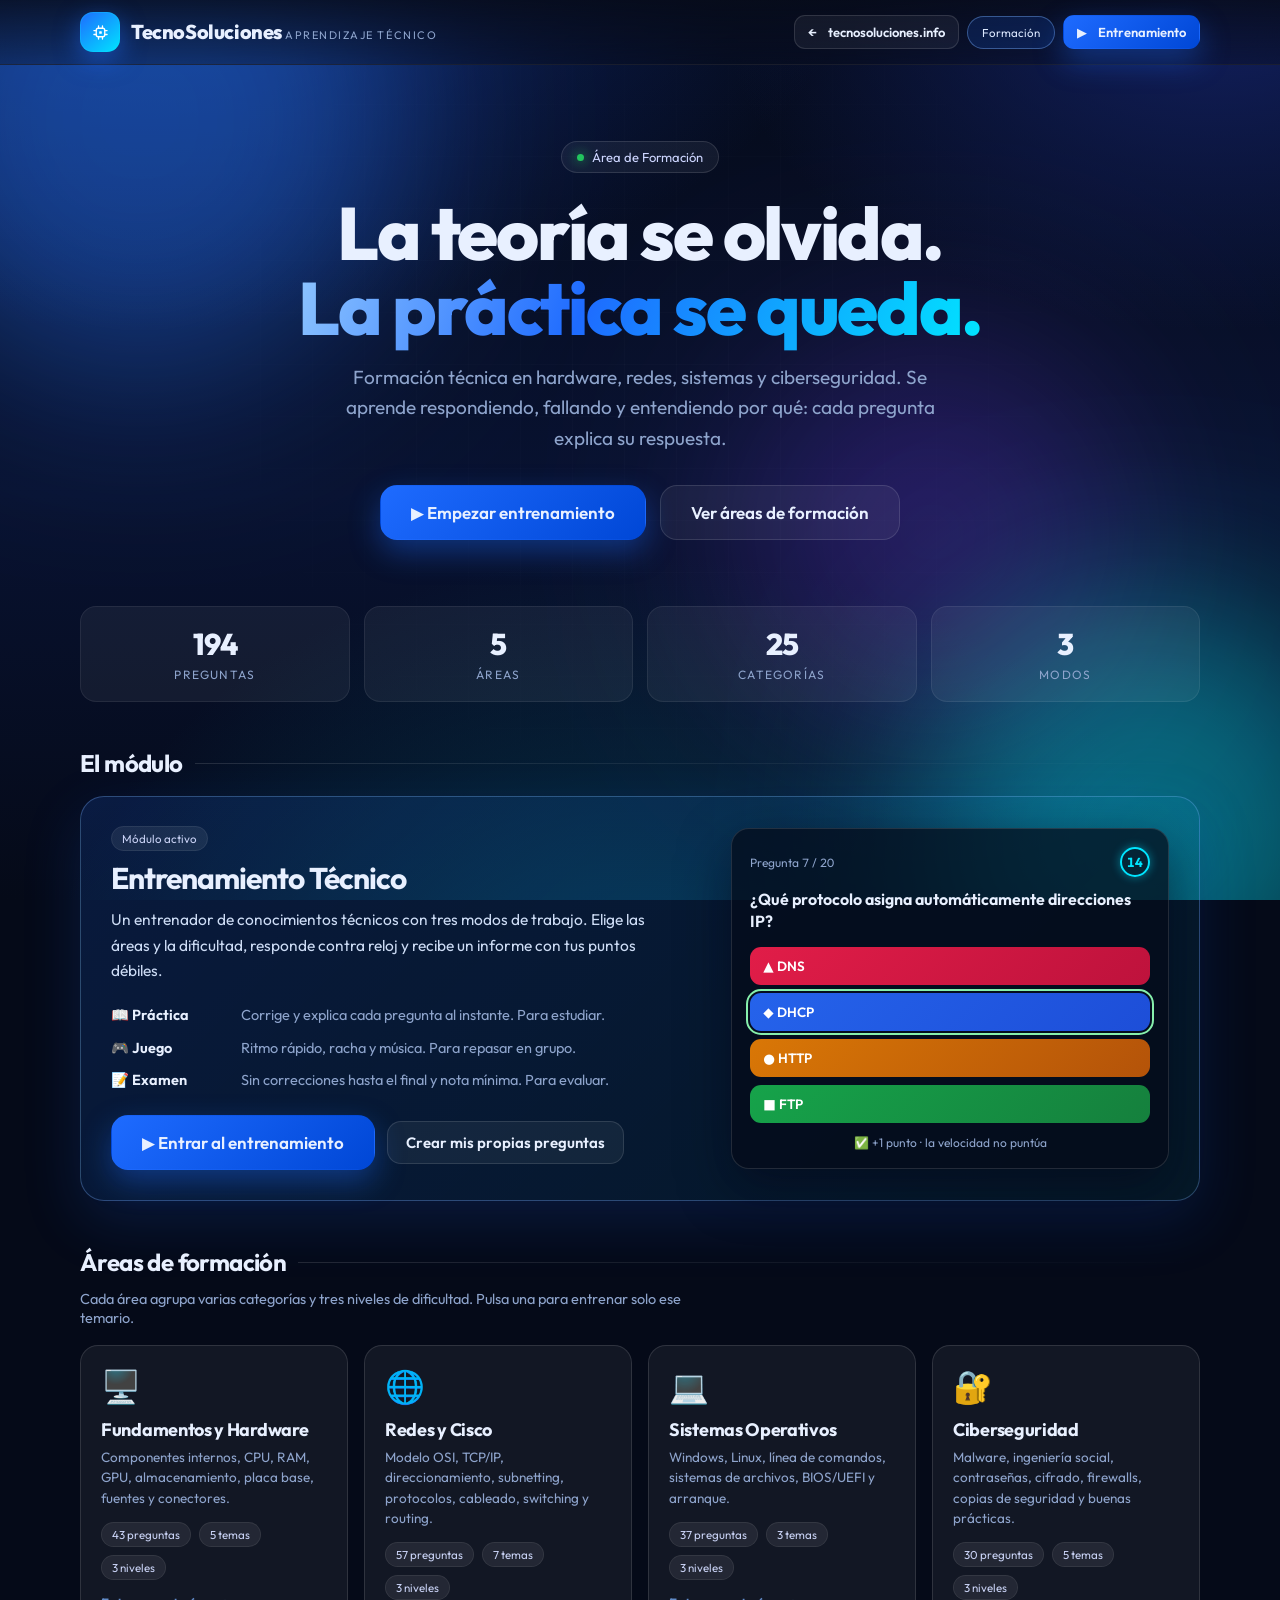
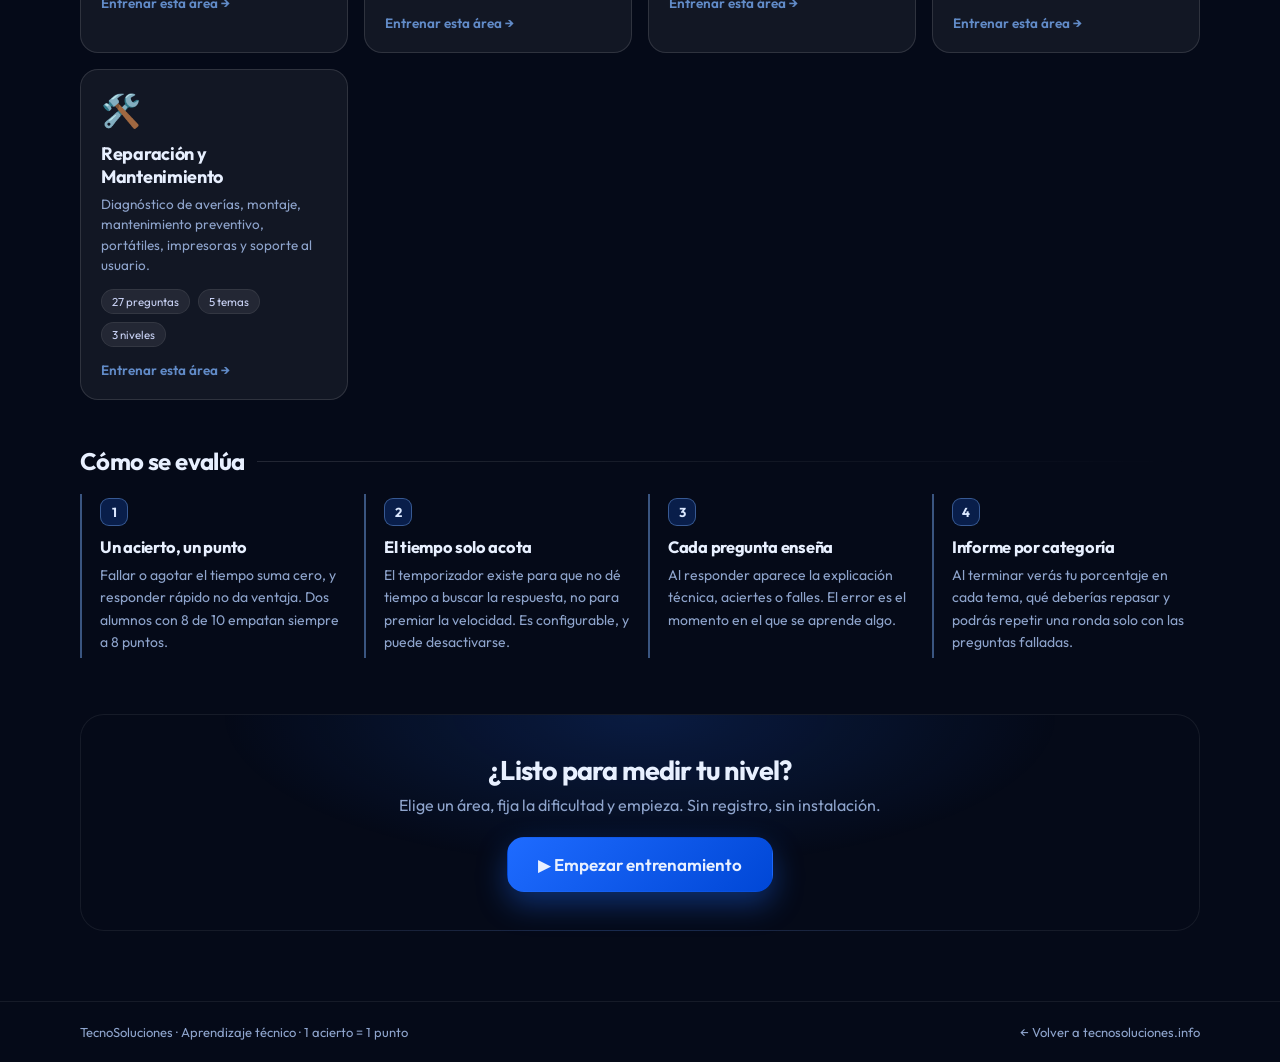
==== commit cf309ed4: "Prepara el área de Formación para publicarse en tecnosoluciones.info/formacion/ - Enlace de vuelta a" ====
--- a/index.html
+++ b/index.html
@@ -8,6 +8,14 @@
 <meta name="theme-color" content="#050a18">
 <meta name="tq-pagina" content="Formación">
 <link rel="icon" href="data:image/svg+xml,<svg xmlns='http://www.w3.org/2000/svg' viewBox='0 0 32 32'><rect width='32' height='32' rx='7' fill='%23081231'/><rect x='9.5' y='9.5' width='13' height='13' rx='3' stroke='%231e6bff' stroke-width='2' fill='none'/><rect x='14' y='14' width='4' height='4' rx='1' fill='%2300e5ff'/></svg>">
+<link rel="canonical" href="https://tecnosoluciones.info/formacion/">
+<meta property="og:type" content="website">
+<meta property="og:site_name" content="TecnoSoluciones">
+<meta property="og:title" content="Formación técnica · TecnoSoluciones">
+<meta property="og:description" content="Formación en hardware, redes, sistemas y ciberseguridad, con entrenamiento práctico y evaluación por categorías.">
+<meta property="og:url" content="https://tecnosoluciones.info/formacion/">
+<meta property="og:image" content="https://tecnosoluciones.info/formacion/assets/og.jpg">
+<meta name="twitter:card" content="summary_large_image">
 <link rel="preconnect" href="https://fonts.googleapis.com">
 <link rel="preconnect" href="https://fonts.gstatic.com" crossorigin>
 <link href="https://fonts.googleapis.com/css2?family=Outfit:wght@400;500;600;700;800&display=swap" rel="stylesheet">
@@ -31,6 +39,7 @@
         </span>
       </a>
       <nav class="top-actions">
+        <a class="btn btn-sm volver-sitio" href="https://tecnosoluciones.info" hidden>←<span class="lbl">tecnosoluciones.info</span></a>
         <span class="chip nav-actual">Formación</span>
         <a class="btn btn-sm btn-primary" href="quiz.html">▶<span class="lbl">Entrenamiento</span></a>
       </nav>
@@ -132,7 +141,7 @@
   <footer>
     <div class="wrap row spread">
       <span id="pieMarca">TecnoSoluciones · Aprendizaje técnico · 1 acierto = 1 punto</span>
-      <span class="muted">Área de Formación</span>
+      <a class="muted volver-sitio" href="https://tecnosoluciones.info" hidden>← Volver a <span class="lbl">tecnosoluciones.info</span></a>
     </div>
   </footer>
 </div>
--- a/assets/css/style.css
+++ b/assets/css/style.css
@@ -401,6 +401,8 @@
 /* ==========================================================================
    Portada del área de Formación
    ========================================================================== */
+footer a,.volver-sitio{color:inherit;text-decoration:none}
+footer a:hover,.volver-sitio:hover{color:var(--brand-soft)}
 .nav-actual{padding:8px 14px;background:rgba(var(--glow),.16);border-color:rgba(var(--glow-soft),.4);color:#dce8ff}
 a.btn{text-decoration:none}
 a.course-card{text-decoration:none;display:block}
